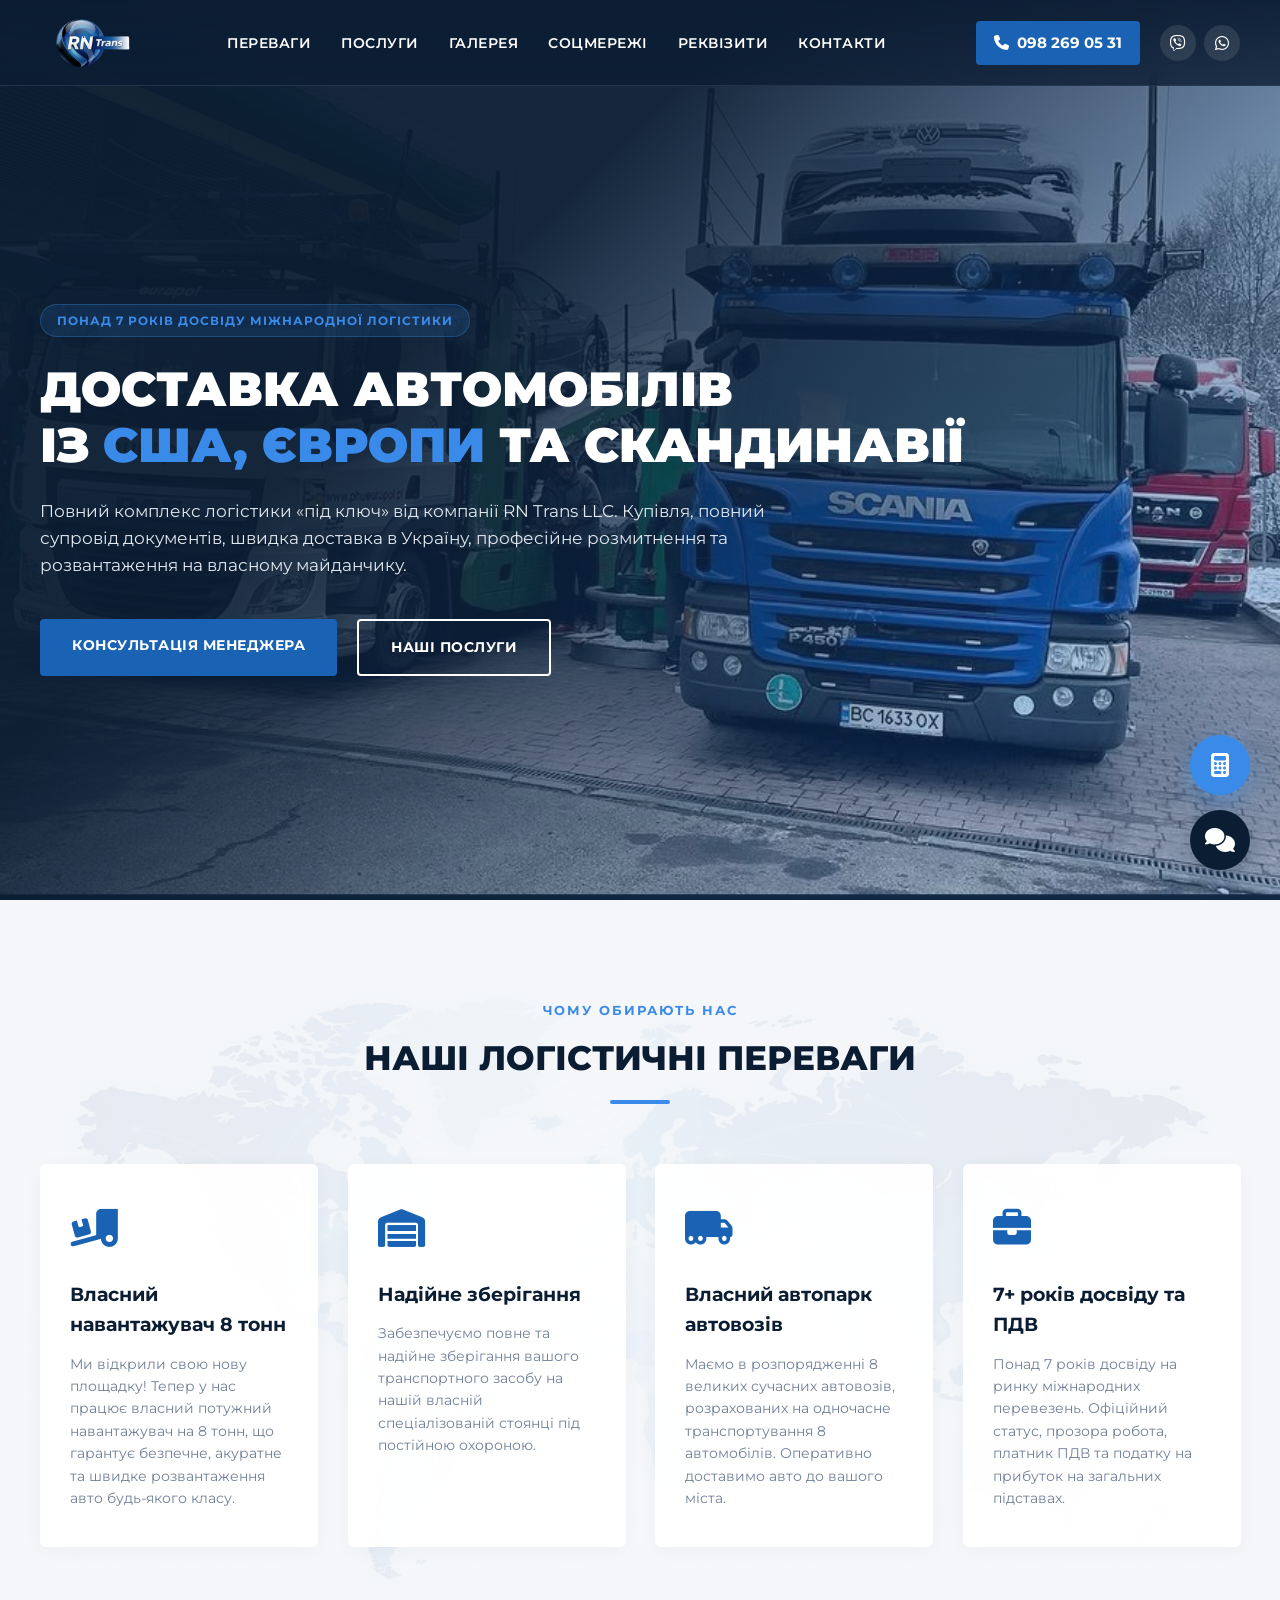
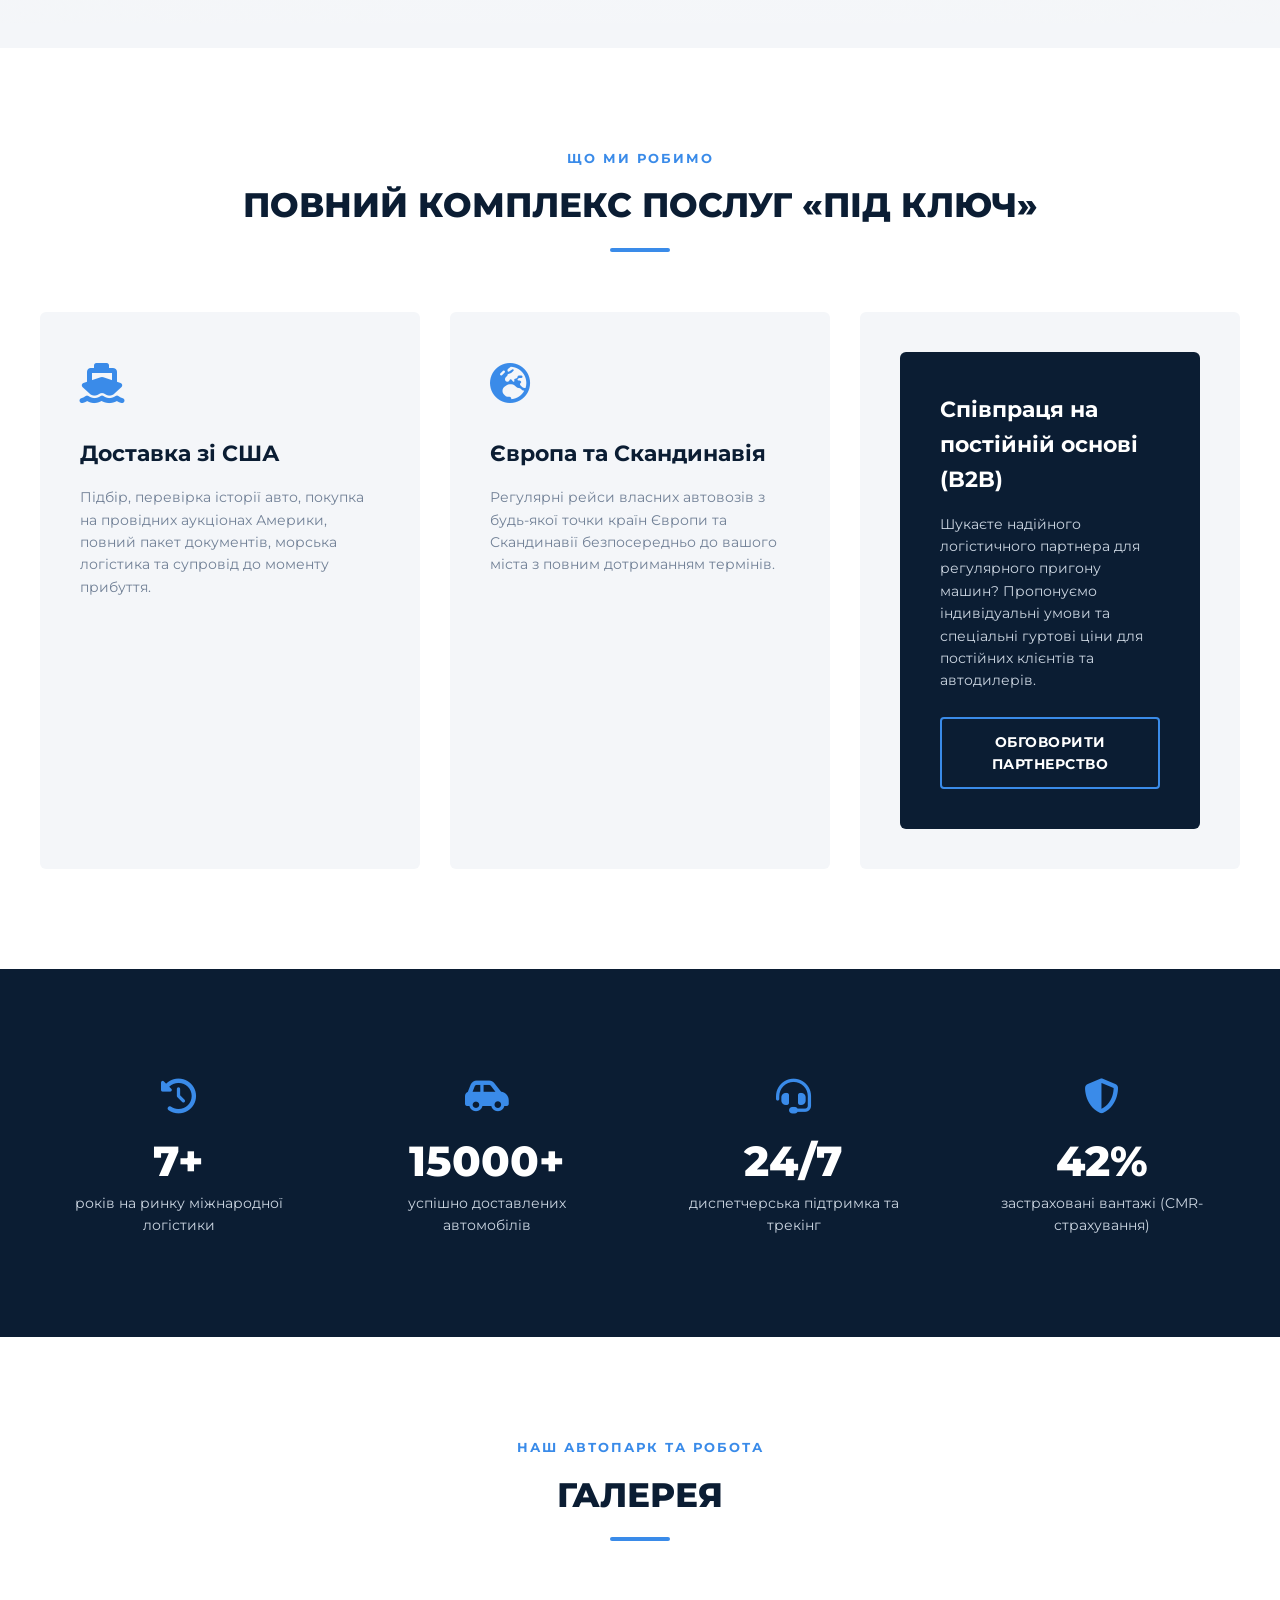
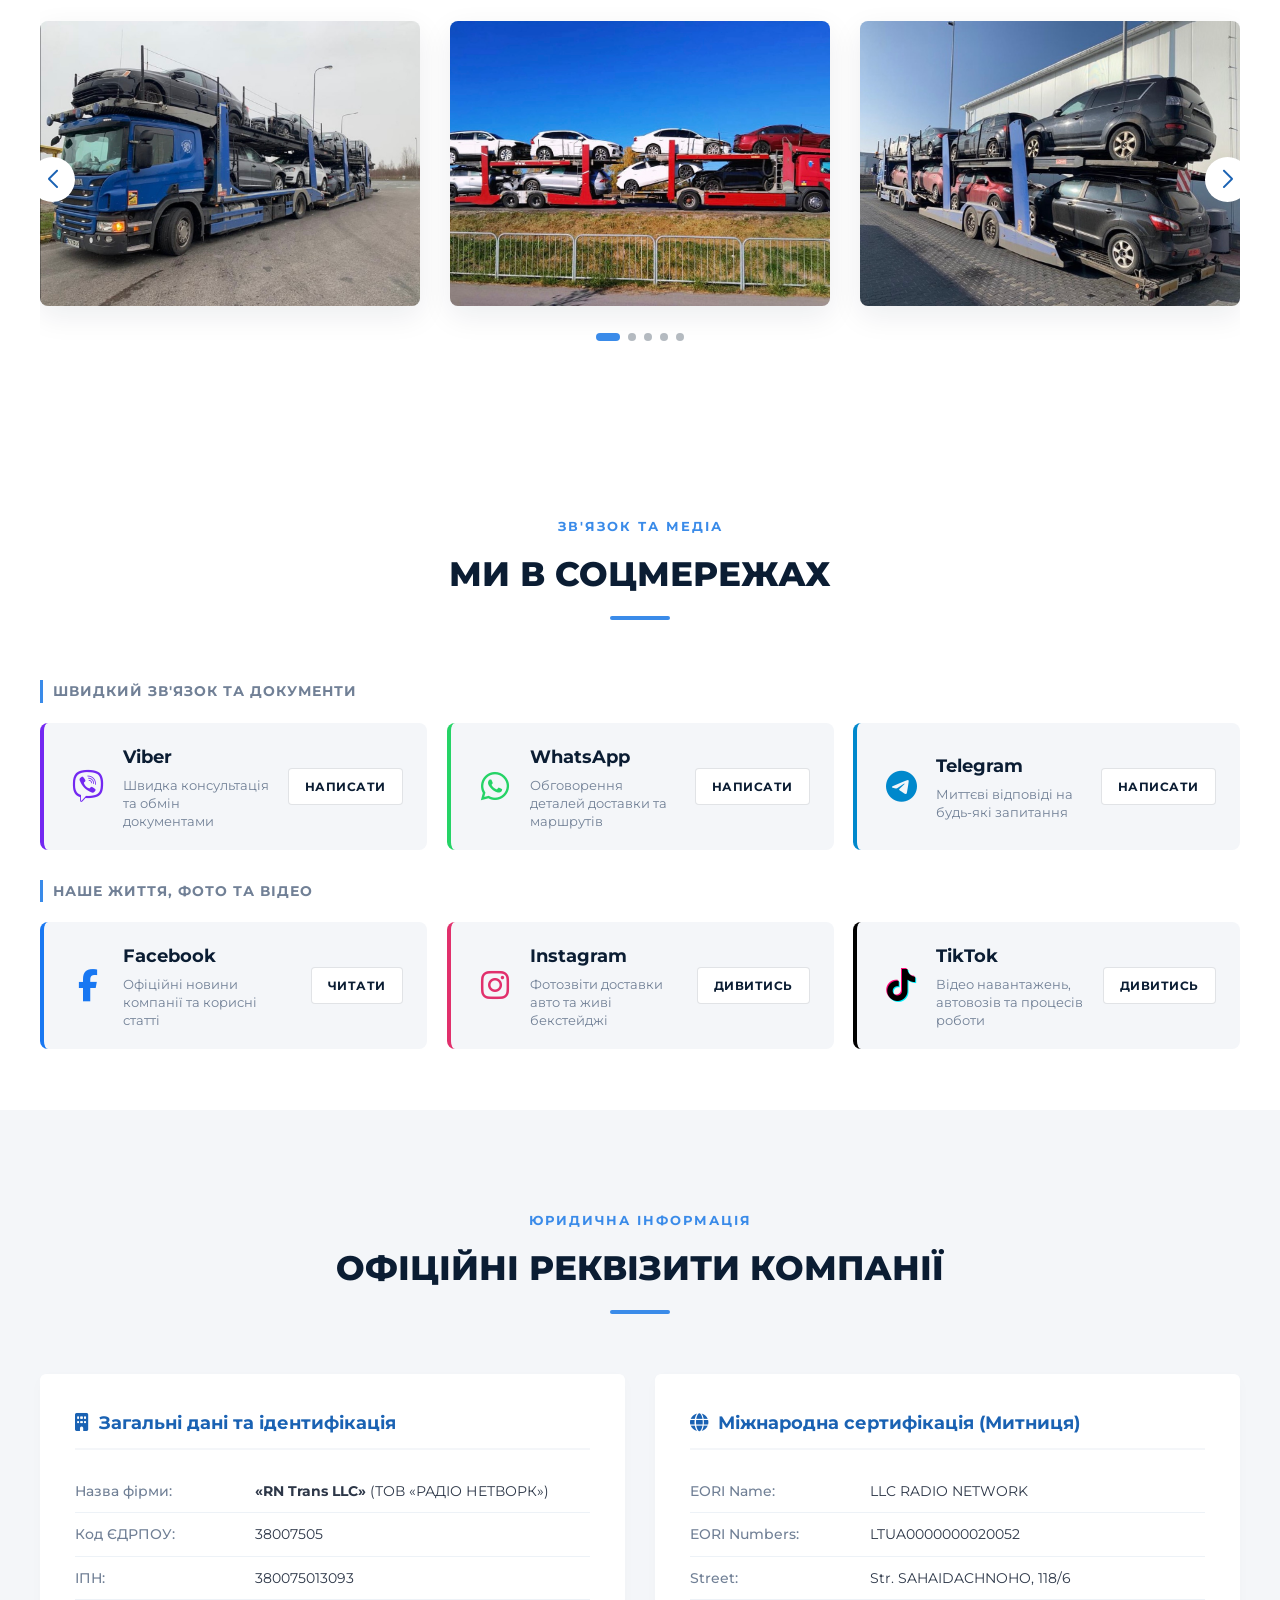
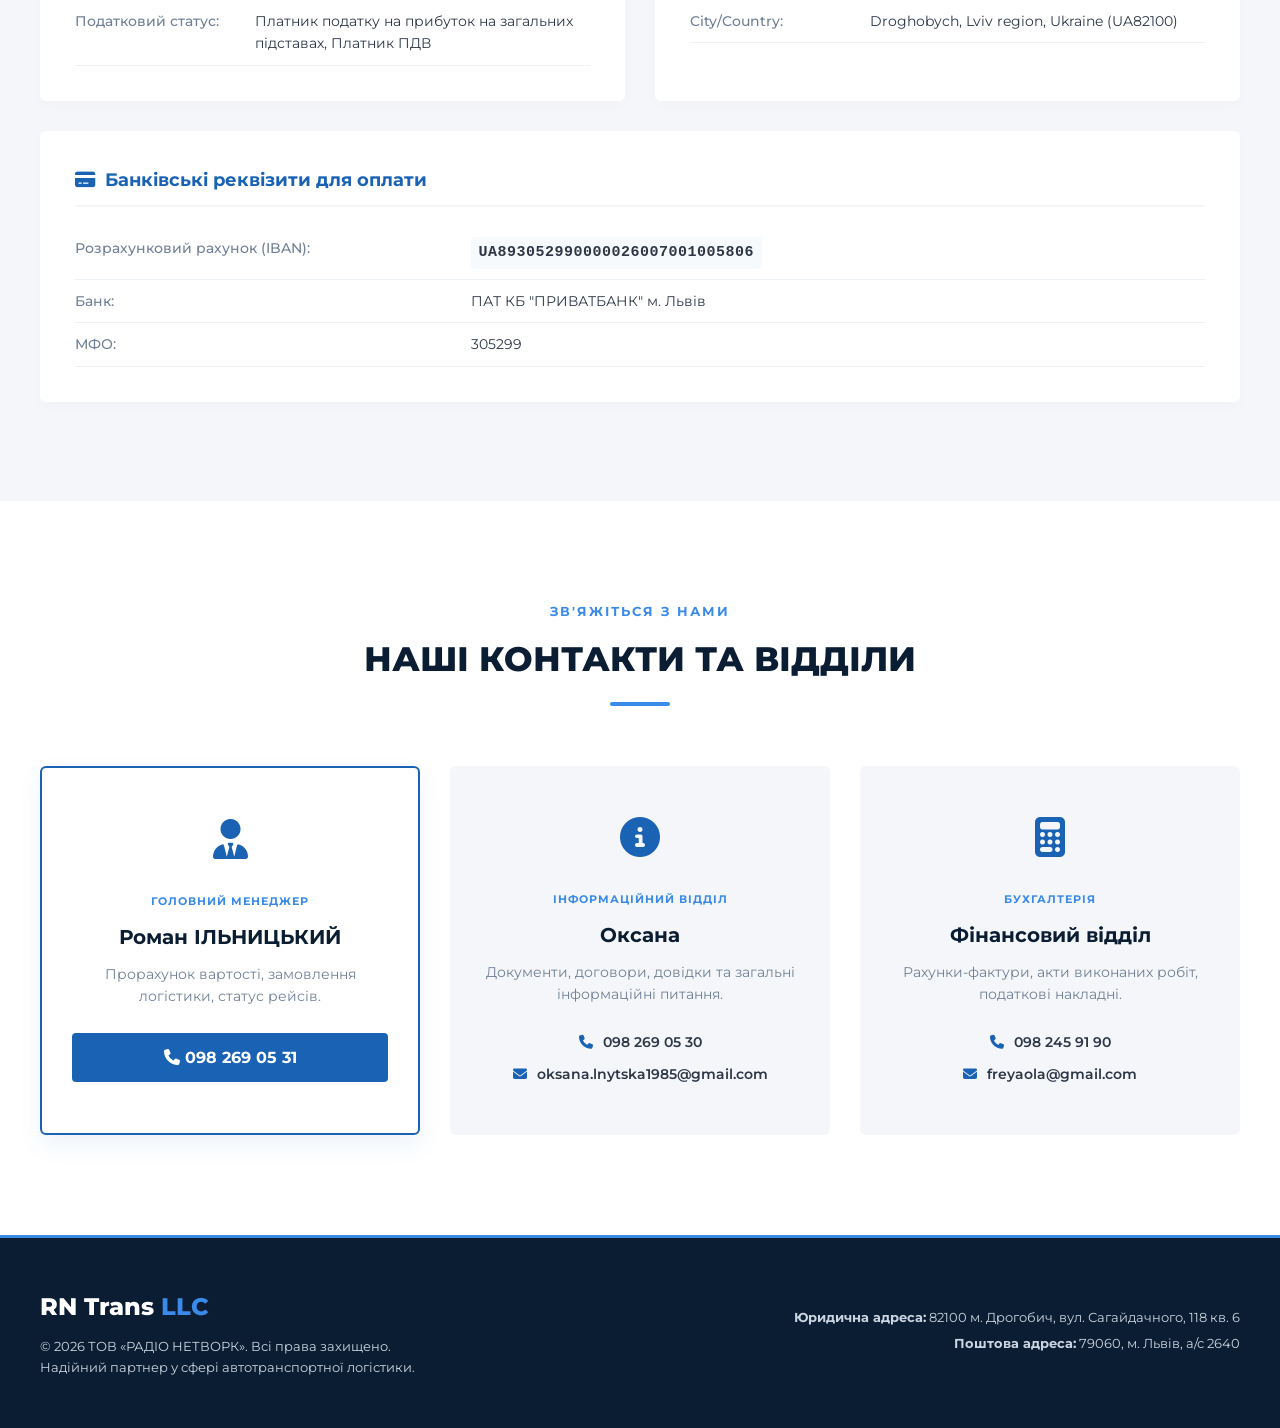
==== index.html @ 58b89997 "Initial commit" ====
<!DOCTYPE html>
<html lang="uk">

<head>
  <meta charset="UTF-8">
  <meta name="viewport" content="width=device-width, initial-scale=1.0">
  <title>RN Trans LLC — Міжнародні перевезення автомобілів</title>

  <!-- Шрифти -->
  <link rel="preconnect" href="https://fonts.googleapis.com">
  <link rel="preconnect" href="https://fonts.gstatic.com" crossorigin>
  <link href="https://fonts.googleapis.com/css2?family=Montserrat:wght@300;400;500;600;700;800;900&display=swap" rel="stylesheet">

  <!-- Іконки та бібліотеки -->
  <link rel="stylesheet" href="https://cdnjs.cloudflare.com/ajax/libs/font-awesome/6.4.0/css/all.min.css">
  <link rel="stylesheet" href="https://cdn.jsdelivr.net/npm/swiper@11/swiper-bundle.min.css">

  <!-- Базові стилі -->
  <link rel="stylesheet" href="assets/css/base.css">

  <!-- Стилі секцій -->
  <link rel="stylesheet" href="sections/header/header.css">
  <link rel="stylesheet" href="sections/hero/hero.css">
  <link rel="stylesheet" href="sections/advantages/advantages.css">
  <link rel="stylesheet" href="sections/services/services.css">
  <link rel="stylesheet" href="sections/counters/counters.css">
  <link rel="stylesheet" href="sections/gallery/gallery.css">
  <link rel="stylesheet" href="sections/social/social.css">
  <link rel="stylesheet" href="sections/requisites/requisites.css">
  <link rel="stylesheet" href="sections/contacts/contacts.css">
  <link rel="stylesheet" href="sections/footer/footer.css">
  <link rel="stylesheet" href="sections/quiz/quiz.css">
  <link rel="stylesheet" href="sections/widget/widget.css">
</head>

<body>

  <!-- Шапка -->
  <!-- #include sections/header/header.html -->
  <header class="site-header">
    <div class="container header-container">
      <div class="logo">
        <a href="#">
          <img src="assets/images/logo.png" alt="RN Trans LLC" class="logo-img" onerror="this.style.display='none'">
          <span class="logo-text-fallback">RN Trans <span>LLC</span></span>
        </a>
      </div>
      <nav class="main-nav">
        <ul class="nav-list">
          <li><a href="#advantages" class="nav-link">Переваги</a></li>
          <li><a href="#services" class="nav-link">Послуги</a></li>
          <li><a href="#gallery" class="nav-link">Галерея</a></li>
          <li><a href="#social-networks" class="nav-link">Соцмережі</a></li>
          <li><a href="#requisites" class="nav-link">Реквізити</a></li>
          <li><a href="#contacts" class="nav-link">Контакти</a></li>
        </ul>
      </nav>
      <div class="header-action">
        <a href="tel:+380982690531" class="header-phone"><i class="fa-solid fa-phone"></i> 098 269 05 31</a>
        <div class="header-socials">
          <a href="viber://chat?number=%2B380982690531" target="_blank" class="social-item viber" title="Viber"><i class="fa-brands fa-viber"></i></a>
          <a href="https://wa.me/380982690531" target="_blank" class="social-item whatsapp" title="WhatsApp"><i class="fa-brands fa-whatsapp"></i></a>
        </div>
        <button class="mobile-menu-toggle" aria-label="Відкрити меню"><span></span><span></span><span></span></button>
      </div>
    </div>
  </header>

  <!-- Головний екран -->
  <!-- #include sections/hero/hero.html -->
  <section class="hero-section" style="background-image: url('assets/images/edited-image.png');">
    <div class="hero-overlay"></div>
    <div class="container hero-container">
      <div class="hero-content">
        <div class="hero-badge">Понад 7 років досвіду міжнародної логістики</div>
        <h1 class="hero-title">Доставка автомобілів <br>із <span>США, Європи</span> та Скандинавії</h1>
        <p class="hero-description">Повний комплекс логістики «під ключ» від компанії RN Trans LLC. Купівля, повний супровід документів, швидка доставка в Україну, професійне розмитнення та розвантаження на власному майданчику.</p>
        <div class="hero-actions">
          <a href="tel:+380982690531" class="btn btn-primary">Консультація менеджера</a>
          <a href="#services" class="btn btn-secondary">Наші послуги</a>
        </div>
      </div>
    </div>
  </section>

  <!-- Переваги -->
  <!-- #include sections/advantages/advantages.html -->
  <section id="advantages" class="advantages-section">
    <div class="container">
      <div class="section-header">
        <span class="sub-title">Чому обирають нас</span>
        <h2>Наші логістичні переваги</h2>
        <div class="title-line"></div>
      </div>
      <div class="advantages-grid scroll-animate-container">
        <div class="advantage-card fade-in-load"><div class="card-icon"><i class="fa-solid fa-truck-ramp-box"></i></div><h3>Власний навантажувач 8 тонн</h3><p>Ми відкрили свою нову площадку! Тепер у нас працює власний потужний навантажувач на 8 тонн, що гарантує безпечне, акуратне та швидке розвантаження авто будь-якого класу.</p></div>
        <div class="advantage-card fade-in-load"><div class="card-icon"><i class="fa-solid fa-warehouse"></i></div><h3>Надійне зберігання</h3><p>Забезпечуємо повне та надійне зберігання вашого транспортного засобу на нашій власній спеціалізованій стоянці під постійною охороною.</p></div>
        <div class="advantage-card fade-in-load"><div class="card-icon"><i class="fa-solid fa-truck-moving"></i></div><h3>Власний автопарк автовозів</h3><p>Маємо в розпорядженні 8 великих сучасних автовозів, розрахованих на одночасне транспортування 8 автомобілів. Оперативно доставимо авто до вашого міста.</p></div>
        <div class="advantage-card fade-in-load"><div class="card-icon"><i class="fa-solid fa-briefcase"></i></div><h3>7+ років досвіду та ПДВ</h3><p>Понад 7 років досвіду на ринку міжнародних перевезень. Офіційний статус, прозора робота, платник ПДВ та податку на прибуток на загальних підставах.</p></div>
      </div>
    </div>
  </section>

  <!-- Послуги -->
  <!-- #include sections/services/services.html -->
  <section id="services" class="services-section">
    <div class="container">
      <div class="section-header">
        <span class="sub-title">Що ми робимо</span>
        <h2>Повний комплекс послуг «під ключ»</h2>
        <div class="title-line"></div>
      </div>
      <div class="services-grid scroll-animate-container">
        <div class="service-item-box fade-in-load"><div class="service-img-placeholder"><i class="fa-solid fa-ship"></i></div><h3>Доставка зі США</h3><p>Підбір, перевірка історії авто, покупка на провідних аукціонах Америки, повний пакет документів, морська логістика та супровід до моменту прибуття.</p></div>
        <div class="service-item-box fade-in-load"><div class="service-img-placeholder"><i class="fa-solid fa-earth-europe"></i></div><h3>Європа та Скандинавія</h3><p>Регулярні рейси власних автовозів з будь-якої точки країн Європи та Скандинавії безпосередньо до вашого міста з повним дотриманням термінів.</p></div>
        <div class="service-item-box fade-in-load"><div class="service-item-box-accent"><h3>Співпраця на постійній основі (B2B)</h3><p>Шукаєте надійного логістичного партнера для регулярного пригону машин? Пропонуємо індивідуальні умови та спеціальні гуртові ціни для постійних клієнтів та автодилерів.</p><a href="tel:+380982690531" class="btn btn-secondary-light">Обговорити партнерство</a></div></div>
      </div>
    </div>
  </section>

  <!-- Лічильники -->
  <!-- #include sections/counters/counters.html -->
  <section class="counters-section scroll-animate-container">
    <div class="container">
      <div class="counters-grid">
        <div class="counter-card fade-in-load"><div class="counter-icon"><i class="fas fa-history"></i></div><div class="counter-number-wrapper"><span class="counter-value" data-target="7">0</span><span class="counter-suffix">+</span></div><p class="counter-desc">років на ринку міжнародної логістики</p></div>
        <div class="counter-card fade-in-load"><div class="counter-icon"><i class="fas fa-car-side"></i></div><div class="counter-number-wrapper"><span class="counter-value" data-target="15000">0</span><span class="counter-suffix">+</span></div><p class="counter-desc">успішно доставлених автомобілів</p></div>
        <div class="counter-card fade-in-load"><div class="counter-icon"><i class="fas fa-headset"></i></div><div class="counter-number-wrapper"><span class="counter-value" data-target="24">0</span><span class="counter-suffix">/7</span></div><p class="counter-desc">диспетчерська підтримка та трекінг</p></div>
        <div class="counter-card fade-in-load"><div class="counter-icon"><i class="fas fa-shield-alt"></i></div><div class="counter-number-wrapper"><span class="counter-value" data-target="100">0</span><span class="counter-suffix">%</span></div><p class="counter-desc">застраховані вантажі (CMR-страхування)</p></div>
      </div>
    </div>
  </section>

  <!-- Галерея -->
  <!-- #include sections/gallery/gallery.html -->
  <section id="gallery" class="gallery-section">
    <div class="container">
      <div class="section-header">
        <span class="sub-title">Наш автопарк та робота</span>
        <h2>Галерея</h2>
        <div class="title-line"></div>
      </div>
      <div class="swiper gallery-slider scroll-animate-container">
        <div class="swiper-wrapper">
          <div class="swiper-slide fade-in-load"><div class="gallery-img-wrapper"><img src="assets/images/auto-1.jpg" alt="Автовоз RN Trans LLC"><div class="gallery-slide-overlay"></div></div></div>
          <div class="swiper-slide fade-in-load"><div class="gallery-img-wrapper"><img src="assets/images/auto-2.jpg" alt="Автовоз RN Trans LLC"><div class="gallery-slide-overlay"></div></div></div>
          <div class="swiper-slide fade-in-load"><div class="gallery-img-wrapper"><img src="assets/images/auto-3.jpg" alt="Автовоз RN Trans LLC"><div class="gallery-slide-overlay"></div></div></div>
          <div class="swiper-slide fade-in-load"><div class="gallery-img-wrapper"><img src="assets/images/auto-4.jpg" alt="Автовоз RN Trans LLC"><div class="gallery-slide-overlay"></div></div></div>
          <div class="swiper-slide fade-in-load"><div class="gallery-img-wrapper"><img src="assets/images/auto-5.jpg" alt="Автовоз RN Trans LLC"><div class="gallery-slide-overlay"></div></div></div>
        </div>
        <div class="swiper-pagination"></div>
        <div class="swiper-button-prev"></div>
        <div class="swiper-button-next"></div>
      </div>
    </div>
  </section>

  <!-- Соцмережі -->
  <!-- #include sections/social/social.html -->
  <section id="social-networks" class="social-networks-section">
    <div class="container">
      <div class="section-header"><span class="sub-title">Зв'язок та медіа</span><h2>Ми в соцмережах</h2><div class="title-line"></div></div>
      <h3 class="social-group-title">Швидкий зв'язок та документи</h3>
      <div class="social-networks-grid scroll-animate-container">
        <a href="viber://chat?number=%2B380000000000" class="social-net-card viber fade-in-load" target="_blank" rel="noopener"><div class="social-net-icon"><i class="fab fa-viber"></i></div><div class="social-net-info"><h3>Viber</h3><p>Швидка консультація та обмін документами</p></div><span class="social-net-btn">Написати</span></a>
        <a href="https://wa.me/380000000000" class="social-net-card whatsapp fade-in-load" target="_blank" rel="noopener"><div class="social-net-icon"><i class="fab fa-whatsapp"></i></div><div class="social-net-info"><h3>WhatsApp</h3><p>Обговорення деталей доставки та маршрутів</p></div><span class="social-net-btn">Написати</span></a>
        <a href="https://t.me/your_username" class="social-net-card telegram fade-in-load" target="_blank" rel="noopener"><div class="social-net-icon"><i class="fab fa-telegram-plane"></i></div><div class="social-net-info"><h3>Telegram</h3><p>Миттєві відповіді на будь-які запитання</p></div><span class="social-net-btn">Написати</span></a>
      </div>
      <h3 class="social-group-title">Наше життя, фото та відео</h3>
      <div class="social-networks-grid scroll-animate-container">
        <a href="https://facebook.com/your_page" class="social-net-card facebook fade-in-load" target="_blank" rel="noopener"><div class="social-net-icon"><i class="fab fa-facebook-f"></i></div><div class="social-net-info"><h3>Facebook</h3><p>Офіційні новини компанії та корисні статті</p></div><span class="social-net-btn">Читати</span></a>
        <a href="https://instagram.com/your_profile" class="social-net-card instagram fade-in-load" target="_blank" rel="noopener"><div class="social-net-icon"><i class="fab fa-instagram"></i></div><div class="social-net-info"><h3>Instagram</h3><p>Фотозвіти доставки авто та живі бекстейджі</p></div><span class="social-net-btn">Дивитись</span></a>
        <a href="https://tiktok.com/@your_username" class="social-net-card tiktok fade-in-load" target="_blank" rel="noopener"><div class="social-net-icon"><i class="fab fa-tiktok"></i></div><div class="social-net-info"><h3>TikTok</h3><p>Відео навантажень, автовозів та процесів роботи</p></div><span class="social-net-btn">Дивитись</span></a>
      </div>
    </div>
  </section>

  <!-- Реквізити -->
  <!-- #include sections/requisites/requisites.html -->
  <section id="requisites" class="requisites-section">
    <div class="container">
      <div class="section-header"><span class="sub-title">Юридична інформація</span><h2>Офіційні реквізити компанії</h2><div class="title-line"></div></div>
      <div class="requisites-wrapper scroll-animate-container">
        <div class="requisites-block fade-in-load"><h3><i class="fa-solid fa-building"></i> Загальні дані та ідентифікація</h3><table class="req-table"><tr><td>Назва фірми:</td><td><strong>«RN Trans LLC»</strong> (ТОВ «РАДІО НЕТВОРК»)</td></tr><tr><td>Код ЄДРПОУ:</td><td>38007505</td></tr><tr><td>ІПН:</td><td>380075013093</td></tr><tr><td>Податковий статус:</td><td>Платник податку на прибуток на загальних підставах, Платник ПДВ</td></tr></table></div>
        <div class="requisites-block fade-in-load"><h3><i class="fa-solid fa-globe"></i> Міжнародна сертифікація (Митниця)</h3><table class="req-table"><tr><td>EORI Name:</td><td>LLC RADIO NETWORK</td></tr><tr><td>EORI Numbers:</td><td>LTUA0000000020052</td></tr><tr><td>Street:</td><td>Str. SAHAIDACHNOHO, 118/6</td></tr><tr><td>City/Country:</td><td>Droghobych, Lviv region, Ukraine (UA82100)</td></tr></table></div>
        <div class="requisites-block full-width fade-in-load"><h3><i class="fa-solid fa-credit-card"></i> Банківські реквізити для оплати</h3><table class="req-table"><tr><td>Розрахунковий рахунок (IBAN):</td><td><span class="iban-text">UA893052990000026007001005806</span></td></tr><tr><td>Банк:</td><td>ПАТ КБ "ПРИВАТБАНК" м. Львів</td></tr><tr><td>МФО:</td><td>305299</td></tr></table></div>
      </div>
    </div>
  </section>

  <!-- Контакти -->
  <!-- #include sections/contacts/contacts.html -->
  <section id="contacts" class="contacts-section">
    <div class="container">
      <div class="section-header"><span class="sub-title">Зв'яжіться з нами</span><h2>Наші контакти та відділи</h2><div class="title-line"></div></div>
      <div class="contacts-grid scroll-animate-container">
        <div class="contact-card accent fade-in-load"><div class="contact-avatar"><i class="fa-solid fa-user-tie"></i></div><span class="contact-role">Головний менеджер</span><h3>Роман ІЛЬНИЦЬКИЙ</h3><p class="desc">Прорахунок вартості, замовлення логістики, статус рейсів.</p><a href="tel:+380982690531" class="contact-btn"><i class="fa-solid fa-phone"></i> 098 269 05 31</a></div>
        <div class="contact-card fade-in-load"><div class="contact-avatar"><i class="fa-solid fa-circle-info"></i></div><span class="contact-role">Інформаційний відділ</span><h3>Оксана</h3><p class="desc">Документи, договори, довідки та загальні інформаційні питання.</p><a href="tel:+380982690530" class="contact-link"><i class="fa-solid fa-phone"></i> 098 269 05 30</a><a href="mailto:oksana.lnytska1985@gmail.com" class="contact-link"><i class="fa-solid fa-envelope"></i> oksana.lnytska1985@gmail.com</a></div>
        <div class="contact-card fade-in-load"><div class="contact-avatar"><i class="fa-solid fa-calculator"></i></div><span class="contact-role">Бухгалтерія</span><h3>Фінансовий відділ</h3><p class="desc">Рахунки-фактури, акти виконаних робіт, податкові накладні.</p><a href="tel:+380982459190" class="contact-link"><i class="fa-solid fa-phone"></i> 098 245 91 90</a><a href="mailto:freyaola@gmail.com" class="contact-link"><i class="fa-solid fa-envelope"></i> freyaola@gmail.com</a></div>
      </div>
    </div>
  </section>

  <!-- Підвал -->
  <!-- #include sections/footer/footer.html -->
  <footer class="site-footer">
    <div class="container footer-container">
      <div class="footer-left">
        <span class="footer-logo">RN Trans <span>LLC</span></span>
        <p>&copy; 2026 ТОВ «РАДІО НЕТВОРК». Всі права захищено. <br>Надійний партнер у сфері автотранспортної логістики.</p>
      </div>
      <div class="footer-right">
        <p><strong>Юридична адреса:</strong> 82100 м. Дрогобич, вул. Сагайдачного, 118 кв. 6</p>
        <p><strong>Поштова адреса:</strong> 79060, м. Львів, а/с 2640</p>
      </div>
    </div>
  </footer>

  <!-- Квіз модал -->
  <!-- #include sections/quiz/quiz.html -->
  <div id="quiz-modal" class="quiz-modal">
    <div class="quiz-modal-content">
      <button class="quiz-close-btn">&times;</button>
      <div class="quiz-progress-bar"><div class="quiz-progress" id="quiz-progress"></div></div>
      <form id="rn-quiz-form">
        <div class="quiz-step active" data-step="1">
          <h3>Крок 1: Оберіть тип автомобіля</h3>
          <div class="quiz-options-grid">
            <label class="quiz-option-card"><input type="radio" name="car_type" value="Седан" checked><div class="option-content"><i class="fas fa-car"></i><span>Седан / Хетчбек</span></div></label>
            <label class="quiz-option-card"><input type="radio" name="car_type" value="Кросовер"><div class="option-content"><i class="fas fa-suv"></i><span>Кросовер / Джип</span></div></label>
            <label class="quiz-option-card"><input type="radio" name="car_type" value="Бус"><div class="option-content"><i class="fas fa-shuttle-van"></i><span>Мікроавтобус / Бус</span></div></label>
            <label class="quiz-option-card"><input type="radio" name="car_type" value="Електромобіль"><div class="option-content"><i class="fas fa-bolt"></i><span>Електромобіль</span></div></label>
          </div>
          <div class="quiz-navigation"><button type="button" class="btn btn-primary next-step-btn">Далі</button></div>
        </div>
        <div class="quiz-step" data-step="2">
          <h3>Крок 2: Звідки потрібно везти авто?</h3>
          <div class="quiz-options-grid">
            <label class="quiz-option-card"><input type="radio" name="route_from" value="Німеччина" checked><div class="option-content">📍 <span>Німеччина</span></div></label>
            <label class="quiz-option-card"><input type="radio" name="route_from" value="Польща"><div class="option-content">📍 <span>Польща</span></div></label>
            <label class="quiz-option-card"><input type="radio" name="route_from" value="Литва/Латвія"><div class="option-content">📍 <span>Литва / Латвія</span></div></label>
            <label class="quiz-option-card"><input type="radio" name="route_from" value="Інша країна Європи"><div class="option-content">🇪🇺 <span>Інша країна ЄС</span></div></label>
          </div>
          <div class="quiz-navigation"><button type="button" class="btn btn-secondary prev-step-btn">Назад</button><button type="button" class="btn btn-primary next-step-btn">Далі</button></div>
        </div>
        <div class="quiz-step" data-step="3">
          <h3>Крок 3: Куди надіслати точний розрахунок вартості?</h3>
          <p style="text-align:center;color:var(--text-muted);font-size:14px;margin-bottom:20px;">Менеджер прорахує логістику та зв'яжеться з вами у вибраному месенджері.</p>
          <div class="quiz-messenger-select">
            <label class="messenger-radio"><input type="radio" name="preferred_messenger" value="Viber" checked><span class="m-box viber"><i class="fab fa-viber"></i> Viber</span></label>
            <label class="messenger-radio"><input type="radio" name="preferred_messenger" value="Telegram"><span class="m-box telegram"><i class="fab fa-telegram-plane"></i> Telegram</span></label>
            <label class="messenger-radio"><input type="radio" name="preferred_messenger" value="Дзвінок"><span class="m-box phone"><i class="fas fa-phone-alt"></i> Дзвінок</span></label>
          </div>
          <div class="quiz-input-wrapper"><input type="tel" name="client_phone" placeholder="+38 (0XX) XXX-XX-XX" required></div>
          <div class="quiz-navigation"><button type="button" class="btn btn-secondary prev-step-btn">Назад</button><button type="submit" class="btn btn-primary submit-quiz-btn">Отримати ціну</button></div>
        </div>
      </form>
    </div>
  </div>

  <!-- Плаваючі кнопки -->
  <!-- #include sections/widget/widget.html -->
  <div class="floating-contact-widget">
    <a href="#quiz-modal" class="widget-calc-btn pulse-animation" title="Розрахувати вартість" id="open-quiz-trigger"><i class="fas fa-calculator"></i></a>
    <button class="widget-main-btn" aria-label="Зв'язатися з нами"><i class="fas fa-comments"></i></button>
    <div class="widget-dropdown">
      <a href="tel:+380000000000" class="widget-item phone" title="Зателефонувати"><i class="fas fa-phone-alt"></i></a>
      <a href="viber://chat?number=%2B380000000000" class="widget-item viber" title="Написати у Viber"><i class="fab fa-viber"></i></a>
      <a href="https://t.me/your_username" class="widget-item telegram" title="Написати у Telegram"><i class="fab fa-telegram-plane"></i></a>
    </div>
  </div>

  <!-- Скрипти -->
  <script src="https://cdn.jsdelivr.net/npm/swiper@11/swiper-bundle.min.js"></script>
  <script src="assets/js/script.js"></script>

</body>
</html>
---- assets/css/base.css ----
/* ==========================================================================
   ЗМІННІ ТА БАЗОВІ СТИЛІ (VARIABLES & BASE)
   ========================================================================== */
:root {
    --logo-deep-blue: #0b1d33;
    --logo-electric: #1a62b3;
    --logo-light-blue: #3a8be9;
    --dark-bg: #071322;
    --light-gray: #f4f6f9;
    --card-bg: #ffffff;
    --white: #ffffff;
    --text-main: #2d3748;
    --text-muted: #718096;
    --font-family: 'Montserrat', sans-serif;
    --transition: all 0.3s cubic-bezier(0.4, 0, 0.2, 1);
}

* { margin: 0; padding: 0; box-sizing: border-box; }
html { scroll-behavior: smooth; }
body {
    font-family: var(--font-family);
    color: var(--text-main);
    background-color: var(--white);
    line-height: 1.6;
    overflow-x: hidden;
}

/* ==========================================================================
   ПОВТОРЮВАНІ КОМПОНЕНТИ (LAYOUT & COMPONENTS)
   ========================================================================== */
.container { width: 100%; max-width: 1240px; margin: 0 auto; padding: 0 20px; }

.section-header { text-align: center; margin-bottom: 60px; }
.section-header .sub-title {
    color: var(--logo-light-blue); font-weight: 700; font-size: 13px;
    text-transform: uppercase; letter-spacing: 2px; display: block; margin-bottom: 10px;
}
.section-header h2 { font-size: 34px; font-weight: 800; color: var(--logo-deep-blue); text-transform: uppercase; }
.title-line { width: 60px; height: 4px; background-color: var(--logo-light-blue); margin: 15px auto 0 auto; border-radius: 2px; }

.btn { display: inline-block; padding: 15px 32px; font-size: 14px; font-weight: 700; border-radius: 4px; text-decoration: none; text-transform: uppercase; letter-spacing: 0.5px; transition: var(--transition); }
.btn-primary { background-color: var(--logo-electric); color: var(--white); }
.btn-primary:hover { background-color: var(--logo-light-blue); box-shadow: 0 4px 18px rgba(58,139,233,0.5); transform: translateY(-2px); }
.btn-secondary { background-color: transparent; color: var(--white); border: 2px solid var(--white); }
.btn-secondary:hover { background-color: var(--white); color: var(--logo-deep-blue); transform: translateY(-2px); }

/* ==========================================================================
   СКРОЛ-АНІМАЦІЇ (SCROLL ANIMATIONS)
   ========================================================================== */
.fade-in-load {
    opacity: 0;
    transform: scale(0.96) translateY(25px);
    transition: opacity 0.8s cubic-bezier(0.25, 1, 0.5, 1), transform 0.8s cubic-bezier(0.25, 1, 0.5, 1);
    will-change: opacity, transform;
}
.fade-in-load.animated { opacity: 1; transform: scale(1) translateY(0); }
.scroll-animate-container.animated .fade-in-load:nth-child(1) { transition-delay: 0.1s; }
.scroll-animate-container.animated .fade-in-load:nth-child(2) { transition-delay: 0.3s; }
.scroll-animate-container.animated .fade-in-load:nth-child(3) { transition-delay: 0.5s; }
.scroll-animate-container.animated .fade-in-load:nth-child(4) { transition-delay: 0.7s; }

/* ==========================================================================
   АДАПТИВНІСТЬ (RESPONSIVENESS)
   ========================================================================== */
@media (max-width: 768px) {
    .section-header h2 { font-size: 26px; }
}
@media (max-width: 576px) {
    .btn { text-align: center; width: 100%; }
}
---- sections/header/header.css ----
/* ==========================================================================
   ШАПКА САЙТУ (HEADER & NAVIGATION)
   ========================================================================== */
body.nav-open { overflow: hidden; }
body.nav-open::after {
    content: ''; position: fixed; top: 0; left: 0;
    width: 100vw; height: 100vh;
    background-color: rgba(0,0,0,0.6);
    z-index: 98; pointer-events: none; opacity: 1;
    transition: opacity 0.3s ease;
}

.site-header {
    position: fixed; top: 0; left: 0; width: 100%; z-index: 100;
    padding: 10px 0; border-bottom: 1px solid rgba(255,255,255,0.1);
    background: linear-gradient(to bottom, rgba(11,29,51,0.95) 0%, rgba(11,29,51,0.8) 100%);
    backdrop-filter: blur(10px); -webkit-backdrop-filter: blur(10px);
}
.header-container { display: flex; justify-content: space-between; align-items: center; }
.logo-img { height: 65px; width: auto; display: block; }
.logo-text-fallback { display: none; }

.nav-list { display: flex; list-style: none; gap: 30px; }
.nav-link {
    color: var(--white); text-decoration: none; font-size: 14px; font-weight: 600;
    text-transform: uppercase; letter-spacing: 0.5px; padding: 8px 0;
    position: relative; transition: var(--transition);
}
.nav-link:hover { color: var(--logo-light-blue); }
.nav-link::after { content: ''; position: absolute; bottom: 0; left: 0; width: 0; height: 2px; background-color: var(--logo-light-blue); transition: var(--transition); }
.nav-link:hover::after { width: 100%; }

.header-action { display: flex; align-items: center; gap: 20px; }
.header-phone {
    color: var(--white); text-decoration: none; font-weight: 700; font-size: 15px;
    background-color: var(--logo-electric); padding: 10px 18px; border-radius: 4px;
    display: flex; align-items: center; gap: 8px; transition: var(--transition);
}
.header-phone:hover { background-color: var(--logo-light-blue); box-shadow: 0 4px 15px rgba(58,139,233,0.4); }

.header-socials { display: flex; gap: 8px; }
.social-item {
    color: var(--white); font-size: 16px; width: 36px; height: 36px;
    background-color: rgba(255,255,255,0.1); border-radius: 50%;
    display: flex; align-items: center; justify-content: center;
    text-decoration: none; transition: var(--transition);
}
.social-item:hover { transform: translateY(-2px); }
.social-item.viber:hover { background-color: #7328F1; }
.social-item.whatsapp:hover { background-color: #25D366; }

.mobile-menu-toggle { display: none; flex-direction: column; gap: 5px; background: none; border: none; cursor: pointer; padding: 5px; }
.mobile-menu-toggle span { width: 25px; height: 3px; background-color: var(--white); border-radius: 2px; transition: var(--transition); }

@media (max-width: 992px) {
    .main-nav {
        position: fixed; top: 0; right: -100%; width: 280px; height: 100vh;
        background-color: var(--logo-deep-blue); z-index: 99;
        padding: 100px 30px; transition: var(--transition);
        box-shadow: -5px 0 25px rgba(0,0,0,0.2); overflow-y: auto;
    }
    .nav-list { flex-direction: column; gap: 25px; }
    .nav-link { font-size: 16px; }
    .mobile-menu-toggle { display: flex; z-index: 100; }
    body.nav-open .main-nav { right: 0; }
    body.nav-open .mobile-menu-toggle span:nth-child(1) { transform: translateY(8px) rotate(45deg); }
    body.nav-open .mobile-menu-toggle span:nth-child(2) { opacity: 0; }
    body.nav-open .mobile-menu-toggle span:nth-child(3) { transform: translateY(-8px) rotate(-45deg); }
}
@media (max-width: 768px) { .header-phone { display: none; } }
---- sections/hero/hero.css ----
/* ==========================================================================
   ГОЛОВНИЙ ЕКРАН (HERO SECTION)
   ========================================================================== */
.hero-section {
    position: relative; min-height: 100vh; display: flex; align-items: center;
    background-repeat: no-repeat; background-position: center center;
    background-size: cover; padding-top: 80px; color: var(--white);
}
.hero-overlay {
    position: absolute; top: 0; left: 0; width: 100%; height: 100%;
    background: linear-gradient(135deg, rgba(11,29,51,0.95) 35%, rgba(26,98,179,0.3) 80%);
    z-index: 1;
}
.hero-container { position: relative; z-index: 2; }
.hero-badge {
    display: inline-block; background-color: rgba(58,139,233,0.15);
    border: 1px solid rgba(58,139,233,0.3); color: var(--logo-light-blue);
    padding: 6px 16px; border-radius: 30px; font-size: 12px; font-weight: 700;
    text-transform: uppercase; letter-spacing: 1px; margin-bottom: 25px;
}
.hero-title { font-size: 48px; font-weight: 900; line-height: 1.15; margin-bottom: 25px; text-transform: uppercase; }
.hero-title span { color: var(--logo-light-blue); }
.hero-description { font-size: 17px; color: #e2e8f0; margin-bottom: 40px; max-width: 750px; }
.hero-actions { display: flex; gap: 20px; }

@media (max-width: 992px) {
    .hero-section { flex-direction: column; justify-content: center; align-items: center; padding-top: 160px; padding-bottom: 50px; }
    .hero-title { font-size: 32px; }
}
@media (max-width: 576px) {
    .hero-content { flex-direction: column; display: flex; gap: 50px; }
    .hero-title { font-size: 26px; }
    .hero-description { font-size: 14px; }
    .hero-actions { flex-direction: column; gap: 12px; }
}
---- sections/advantages/advantages.css ----
/* ==========================================================================
   СЕКЦІЯ ПЕРЕВАГ (ADVANTAGES SECTION)
   ========================================================================== */
.advantages-section {
    padding: 100px 0;
    background-color: var(--light-gray);
    background-image: linear-gradient(rgba(244,246,249,0.93), rgba(244,246,249,0.93)), url('../../assets/images/world-map-vector.png');
    background-position: center center;
    background-repeat: no-repeat;
    background-size: contain;
}
.advantages-grid { display: grid; grid-template-columns: repeat(auto-fit, minmax(250px, 1fr)); gap: 30px; }
.advantage-card {
    background-color: rgba(255,255,255,0.95); padding: 35px 30px; border-radius: 6px;
    box-shadow: 0 4px 20px rgba(0,0,0,0.03); transition: var(--transition);
    border-bottom: 3px solid transparent;
}
.advantage-card:hover { transform: translateY(-5px); box-shadow: 0 12px 30px rgba(11,29,51,0.08); border-bottom-color: var(--logo-light-blue); }
.card-icon { font-size: 38px; color: var(--logo-electric); margin-bottom: 20px; }
.advantage-card h3 { font-size: 19px; font-weight: 700; color: var(--logo-deep-blue); margin-bottom: 12px; }
.advantage-card p { font-size: 14px; color: var(--text-muted); }

@media (max-width: 992px) { .advantage-card { text-align: center; } }
---- sections/services/services.css ----
/* ==========================================================================
   СЕКЦІЯ ПОСЛУГ (SERVICES SECTION)
   ========================================================================== */
.services-section { padding: 100px 0; background-color: var(--white); }
.services-grid { display: grid; grid-template-columns: repeat(auto-fit, minmax(300px, 1fr)); gap: 30px; }
.service-item-box { background-color: var(--light-gray); padding: 40px; border-radius: 6px; transition: var(--transition); }
.service-img-placeholder { font-size: 40px; color: var(--logo-light-blue); margin-bottom: 20px; }
.service-item-box h3 { font-size: 22px; color: var(--logo-deep-blue); margin-bottom: 15px; font-weight: 700; }
.service-item-box p { color: var(--text-muted); font-size: 14px; }
.service-item-box-accent {
    background-color: var(--logo-deep-blue); color: var(--white); padding: 40px;
    border-radius: 6px; height: 100%; display: flex; flex-direction: column; justify-content: center;
}
.service-item-box-accent h3 { color: var(--white); font-size: 22px; margin-bottom: 15px; }
.service-item-box-accent p { color: #cbd5e1; font-size: 14px; margin-bottom: 25px; }
.btn-secondary-light {
    background-color: transparent; color: var(--white); border: 2px solid var(--logo-light-blue);
    text-align: center; padding: 12px 20px; text-decoration: none;
}
.btn-secondary-light:hover { background-color: var(--logo-light-blue); color: var(--white); }

@media (max-width: 992px) { .service-item-box { text-align: center; } }
---- sections/counters/counters.css ----
/* ==========================================================================
   БЛОК ЦИФР ТА ЛІЧИЛЬНИКІВ (COUNTERS SECTION)
   ========================================================================== */
.counters-section { padding: 80px 0; background-color: var(--logo-deep-blue); color: var(--white); }
.counters-grid { display: grid; grid-template-columns: repeat(auto-fit, minmax(220px, 1fr)); gap: 30px; }
.counter-card { text-align: center; padding: 20px; }
.counter-icon { font-size: 35px; color: var(--logo-light-blue); margin-bottom: 15px; }
.counter-number-wrapper { font-size: 42px; font-weight: 800; line-height: 1; margin-bottom: 10px; font-family: var(--font-family); }
.counter-desc { font-size: 14px; color: #cbd5e1; }
---- sections/gallery/gallery.css ----
/* ==========================================================================
   СЕКЦІЯ ГАЛЕРЕЇ (GALLERY SLIDER SECTION)
   ========================================================================== */
.gallery-section { padding: 100px 0; background-color: var(--white); }
.gallery-slider { padding: 20px 0 50px 0 !important; position: relative; }
.gallery-img-wrapper {
    position: relative; border-radius: 8px; overflow: hidden;
    box-shadow: 0 10px 30px rgba(11,29,51,0.08);
    aspect-ratio: 4 / 3; background-color: var(--light-gray); cursor: grab;
}
.gallery-img-wrapper:active { cursor: grabbing; }
.gallery-img-wrapper img { width: 100%; height: 100%; object-fit: cover; transition: transform 0.6s cubic-bezier(0.25, 1, 0.5, 1); }
.gallery-slide-overlay { position: absolute; top: 0; left: 0; width: 100%; height: 100%; display: flex; align-items: flex-end; padding: 25px; opacity: 0; transition: opacity 0.4s ease; }
.gallery-slide-overlay span { color: var(--white); font-size: 16px; font-weight: 700; transform: translateY(15px); transition: transform 0.4s cubic-bezier(0.25, 1, 0.5, 1); }
.gallery-img-wrapper:hover img { transform: scale(1.08); }
.gallery-img-wrapper:hover .gallery-slide-overlay { opacity: 1; }
.gallery-img-wrapper:hover .gallery-slide-overlay span { transform: translateY(0); }

.gallery-slider .swiper-button-next,
.gallery-slider .swiper-button-prev {
    color: var(--logo-electric); background-color: var(--white);
    width: 45px; height: 45px; border-radius: 50%;
    box-shadow: 0 4px 15px rgba(0,0,0,0.1); transition: var(--transition);
}
.gallery-slider .swiper-button-next:after,
.gallery-slider .swiper-button-prev:after { font-size: 18px; font-weight: 900; }
.gallery-slider .swiper-button-next:hover,
.gallery-slider .swiper-button-prev:hover { background-color: var(--logo-electric); color: var(--white); transform: scale(1.05); }
.gallery-slider .swiper-button-prev { left: -10px; }
.gallery-slider .swiper-button-next { right: -10px; }
.gallery-slider .swiper-pagination-bullet { background: var(--logo-deep-blue); opacity: 0.3; width: 8px; height: 8px; transition: var(--transition); }
.gallery-slider .swiper-pagination-bullet-active { background: var(--logo-light-blue); opacity: 1; width: 24px; border-radius: 4px; }

@media (max-width: 768px) {
    .gallery-slider .swiper-button-next,
    .gallery-slider .swiper-button-prev { display: none !important; }
    .gallery-section { padding: 60px 0; }
}
---- sections/social/social.css ----
/* ==========================================================================
   СЕКЦІЯ СОЦМЕРЕЖ (SOCIAL NETWORKS SECTION)
   ========================================================================== */
.social-networks-section { padding: 60px 0; background-color: var(--white); }
.social-group-title {
    font-size: 14px; font-weight: 700; color: var(--text-muted); text-transform: uppercase;
    letter-spacing: 1px; margin-top: 30px; margin-bottom: 20px;
    border-left: 3px solid var(--logo-light-blue); padding-left: 10px;
}
.social-networks-grid { display: grid; grid-template-columns: repeat(auto-fit, minmax(320px, 1fr)); gap: 20px; }
.social-net-card {
    background-color: var(--light-gray); padding: 20px 24px; border-radius: 8px;
    text-decoration: none; color: var(--text-main);
    display: flex; flex-direction: row; align-items: center; justify-content: space-between;
    gap: 15px; transition: var(--transition); position: relative; overflow: hidden;
    border-left: 4px solid transparent; border-top: none;
}
.social-net-card.viber { border-left-color: #7328F1; }
.social-net-card.whatsapp { border-left-color: #25D366; }
.social-net-card.telegram { border-left-color: #0088cc; }
.social-net-card.facebook { border-left-color: #1877F2; }
.social-net-card.instagram { border-left-color: #E1306C; }
.social-net-card.tiktok { border-left-color: #000000; }

.social-net-icon { font-size: 32px; margin-bottom: 0; flex-shrink: 0; width: 40px; text-align: center; transition: transform 0.3s ease; }
.social-net-card.viber .social-net-icon { color: #7328F1; }
.social-net-card.whatsapp .social-net-icon { color: #25D366; }
.social-net-card.telegram .social-net-icon { color: #0088cc; }
.social-net-card.facebook .social-net-icon { color: #1877F2; }
.social-net-card.instagram .social-net-icon { color: #E1306C; }
.social-net-card.tiktok .social-net-icon { color: #000000; text-shadow: 1px 1px #00f2fe, -1px -1px #fe0979; }

.social-net-info { flex-grow: 1; text-align: left; }
.social-net-card h3 { font-size: 18px; color: var(--logo-deep-blue); margin-bottom: 4px; font-weight: 700; }
.social-net-card p { font-size: 13px; color: var(--text-muted); margin-bottom: 0; line-height: 1.4; }
.social-net-btn {
    display: inline-block; padding: 8px 16px; font-size: 12px; font-weight: 700;
    text-transform: uppercase; letter-spacing: 0.5px; border-radius: 4px;
    background-color: var(--white); color: var(--logo-deep-blue);
    border: 1px solid rgba(11,29,51,0.12); transition: var(--transition); flex-shrink: 0;
}
.social-net-card:hover { transform: translateX(5px); box-shadow: 0 5px 15px rgba(11,29,51,0.05); background-color: rgba(255,255,255,1); }
.social-net-card:hover .social-net-icon { transform: scale(1.1); }
.social-net-card.viber:hover .social-net-btn { background-color: #7328F1; color: var(--white); border-color: #7328F1; }
.social-net-card.whatsapp:hover .social-net-btn { background-color: #25D366; color: var(--white); border-color: #25D366; }
.social-net-card.telegram:hover .social-net-btn { background-color: #0088cc; color: var(--white); border-color: #0088cc; }
.social-net-card.facebook:hover .social-net-btn { background-color: #1877F2; color: var(--white); border-color: #1877F2; }
.social-net-card.instagram:hover .social-net-btn { background: linear-gradient(45deg,#f09433 0%,#e6683c 25%,#dc2743 50%,#cc2366 75%,#bc1888 100%); color: var(--white); border-color: transparent; }
.social-net-card.tiktok:hover .social-net-btn { background-color: #000000; color: var(--white); border-color: #000000; }

@media (max-width: 576px) {
    .social-networks-section { padding: 40px 0; }
    .social-networks-grid { grid-template-columns: 1fr; gap: 12px; }
    .social-net-card { padding: 16px 18px; gap: 12px; }
    .social-net-icon { font-size: 26px; width: 30px; }
    .social-net-card h3 { font-size: 16px; }
    .social-net-card p { font-size: 12px; }
    .social-net-btn { padding: 6px 12px; font-size: 11px; }
}
---- sections/requisites/requisites.css ----
/* ==========================================================================
   СЕКЦІЯ РЕКВІЗИТІВ (REQUISITES SECTION)
   ========================================================================== */
.requisites-section { padding: 100px 0; background-color: var(--light-gray); }
.requisites-wrapper { display: grid; grid-template-columns: repeat(auto-fit, minmax(450px, 1fr)); gap: 30px; }
.requisites-block { background-color: var(--white); padding: 35px; border-radius: 6px; box-shadow: 0 4px 15px rgba(0,0,0,0.02); }
.requisites-block.full-width { grid-column: 1 / -1; }
.requisites-block h3 {
    font-size: 18px; color: var(--logo-electric); margin-bottom: 20px;
    border-bottom: 2px solid var(--light-gray); padding-bottom: 10px;
    display: flex; align-items: center; gap: 10px;
}
.req-table { width: 100%; border-collapse: collapse; }
.req-table td { padding: 10px 0; border-bottom: 1px solid #edf2f7; font-size: 14px; vertical-align: top; }
.req-table td:first-child { width: 35%; color: var(--text-muted); font-weight: 500; }
.req-table td:last-child { color: var(--text-main); }
.iban-text {
    font-family: monospace; font-size: 15px; font-weight: 700; letter-spacing: 0.5px;
    background-color: #f7fafc; padding: 4px 8px; border-radius: 4px;
    display: inline-block; word-break: break-all;
}

@media (max-width: 992px) { .requisites-wrapper { grid-template-columns: 1fr; } }
---- sections/contacts/contacts.css ----
/* ==========================================================================
   СЕКЦІЯ КОНТАКТІВ (CONTACTS SECTION)
   ========================================================================== */
.contacts-section { padding: 100px 0; background-color: var(--white); }
.contacts-grid { display: grid; grid-template-columns: repeat(auto-fit, minmax(280px, 1fr)); gap: 30px; }
.contact-card { background-color: var(--light-gray); padding: 40px 30px; border-radius: 6px; text-align: center; transition: var(--transition); }
.contact-card.accent { background-color: var(--white); border: 2px solid var(--logo-electric); box-shadow: 0 10px 25px rgba(26,98,179,0.08); }
.contact-avatar { font-size: 40px; color: var(--logo-electric); margin-bottom: 15px; }
.contact-role { display: inline-block; font-size: 11px; font-weight: 700; text-transform: uppercase; letter-spacing: 1px; color: var(--logo-light-blue); margin-bottom: 10px; }
.contact-card h3 { font-size: 20px; color: var(--logo-deep-blue); margin-bottom: 10px; }
.contact-card .desc { font-size: 14px; color: var(--text-muted); margin-bottom: 25px; min-height: 45px; }
.contact-btn { display: block; background-color: var(--logo-electric); color: var(--white); text-decoration: none; font-weight: 700; padding: 12px; border-radius: 4px; transition: var(--transition); text-align: center; }
.contact-btn:hover { background-color: var(--logo-light-blue); }
.contact-link { display: block; color: var(--text-main); text-decoration: none; font-weight: 600; margin-bottom: 10px; font-size: 14px; transition: var(--transition); }
.contact-link:hover { color: var(--logo-light-blue); }
.contact-link i { color: var(--logo-electric); margin-right: 6px; }
---- sections/footer/footer.css ----
/* ==========================================================================
   ПІДВАЛ (FOOTER)
   ========================================================================== */
.site-footer { background-color: var(--logo-deep-blue); color: var(--white); padding: 50px 0; border-top: 3px solid var(--logo-light-blue); position: relative; z-index: 2; }
.footer-container { display: flex; justify-content: space-between; align-items: center; gap: 30px; }
.footer-logo { font-size: 24px; font-weight: 800; display: block; margin-bottom: 10px; }
.footer-logo span { color: var(--logo-light-blue); }
.footer-left p { font-size: 13px; color: #cbd5e1; }
.footer-right p { font-size: 13px; color: #cbd5e1; text-align: right; margin-bottom: 5px; }

@media (max-width: 768px) {
    .footer-container { flex-direction: column; text-align: center; }
    .footer-right p { text-align: center; }
}
---- sections/quiz/quiz.css ----
/* ==========================================================================
   МОДАЛЬНИЙ КВІЗ (QUIZ MODAL)
   ========================================================================== */
.quiz-modal {
    position: fixed; top: 0; left: 0; width: 100vw; height: 100vh;
    background-color: rgba(7,19,34,0.6); backdrop-filter: blur(10px);
    -webkit-backdrop-filter: blur(10px); z-index: 200;
    display: flex; align-items: center; justify-content: center;
    opacity: 0; pointer-events: none; transition: opacity 0.4s ease;
}
.quiz-modal.open { opacity: 1; pointer-events: auto; }
.quiz-modal-content {
    background-color: var(--white); width: 100%; max-width: 600px;
    border-radius: 12px; padding: 40px; position: relative;
    box-shadow: 0 20px 50px rgba(0,0,0,0.3);
    transform: translateY(-30px); transition: transform 0.4s cubic-bezier(0.19, 1, 0.22, 1);
}
.quiz-modal.open .quiz-modal-content { transform: translateY(0); }
.quiz-close-btn { position: absolute; top: 15px; right: 20px; background: none; border: none; font-size: 32px; color: var(--text-muted); cursor: pointer; transition: var(--transition); }
.quiz-close-btn:hover { color: var(--logo-deep-blue); }

.quiz-progress-bar { width: 100%; height: 6px; background-color: var(--light-gray); border-radius: 3px; margin-bottom: 30px; overflow: hidden; }
.quiz-progress { height: 100%; width: 33.33%; background: linear-gradient(to right, var(--logo-electric), var(--logo-light-blue)); transition: width 0.3s ease; }

.quiz-step { display: none; }
.quiz-step.active { display: block; }
.quiz-step h3 { font-size: 20px; color: var(--logo-deep-blue); text-align: center; margin-bottom: 25px; font-weight: 700; }

.quiz-options-grid { display: grid; grid-template-columns: 1fr 1fr; gap: 15px; margin-bottom: 30px; }
.quiz-option-card { cursor: pointer; }
.quiz-option-card input { display: none; }
.option-content {
    background-color: var(--light-gray); padding: 20px; border-radius: 8px;
    text-align: center; display: flex; flex-direction: column; align-items: center;
    gap: 10px; font-weight: 600; font-size: 14px; border: 2px solid transparent; transition: var(--transition);
}
.option-content i { font-size: 24px; color: var(--logo-electric); }
.quiz-option-card input:checked + .option-content { border-color: var(--logo-light-blue); background-color: rgba(58,139,233,0.05); color: var(--logo-electric); }

.quiz-navigation { display: flex; justify-content: center; gap: 15px; border-top: 1px solid var(--light-gray); padding-top: 20px; }
.quiz-navigation .btn { padding: 12px 28px; font-size: 13px; }

.quiz-messenger-select { display: flex; justify-content: space-between; gap: 10px; margin-bottom: 25px; }
.messenger-radio { cursor: pointer; flex: 1; }
.messenger-radio input { display: none; }
.m-box { display: flex; align-items: center; justify-content: center; gap: 8px; padding: 12px; background-color: var(--light-gray); border-radius: 6px; font-size: 13px; font-weight: 700; border: 2px solid transparent; transition: var(--transition); }
.messenger-radio input:checked + .m-box.viber { border-color: #7328F1; color: #7328F1; background-color: rgba(115,40,241,0.05); }
.messenger-radio input:checked + .m-box.telegram { border-color: #0088cc; color: #0088cc; background-color: rgba(0,136,204,0.05); }
.messenger-radio input:checked + .m-box.phone { border-color: #25D366; color: #25D366; background-color: rgba(37,211,102,0.05); }

.quiz-input-wrapper input { width: 100%; padding: 15px; border: 2px solid var(--light-gray); border-radius: 6px; font-size: 16px; font-weight: 600; text-align: center; outline: none; margin-bottom: 25px; transition: var(--transition); }
.quiz-input-wrapper input:focus { border-color: var(--logo-light-blue); }

@media (max-width: 576px) {
    .quiz-modal-content { padding: 25px 20px; }
    .quiz-options-grid { grid-template-columns: 1fr; gap: 10px; }
    .quiz-messenger-select { flex-direction: column; gap: 8px; }
}
---- sections/widget/widget.css ----
/* ==========================================================================
   ПЛАВАЮЧІ КНОПКИ (FLOATING WIDGET)
   ========================================================================== */
.floating-contact-widget {
    position: fixed; bottom: 30px; right: 30px; z-index: 150;
    display: flex; flex-direction: column; align-items: center; gap: 15px;
}
.widget-main-btn,
.widget-calc-btn {
    width: 60px; height: 60px; border-radius: 50%; border: none; font-size: 24px;
    cursor: pointer; display: flex; align-items: center; justify-content: center;
    color: var(--white); transition: all 0.3s cubic-bezier(0.25, 1, 0.5, 1);
    position: relative; text-decoration: none;
}
.widget-calc-btn { background-color: var(--logo-light-blue); box-shadow: 0 8px 25px rgba(58,139,233,0.4); z-index: 2; }
.widget-calc-btn.pulse-animation::before {
    content: ''; position: absolute; top: 0; left: 0; width: 100%; height: 100%;
    border-radius: 50%; background-color: var(--logo-light-blue);
    opacity: 0.5; animation: calcPulse 2s infinite; z-index: -1;
}
@keyframes calcPulse { 0% { transform: scale(1); opacity: 0.5; } 100% { transform: scale(1.6); opacity: 0; } }
.widget-tooltip {
    position: absolute; right: 75px; background-color: var(--logo-deep-blue); color: var(--white);
    padding: 6px 14px; border-radius: 4px; font-size: 13px; font-weight: 700; white-space: nowrap;
    opacity: 0.85; pointer-events: none; box-shadow: 0 4px 10px rgba(0,0,0,0.1); transition: var(--transition);
}
.widget-calc-btn:hover { background-color: var(--logo-electric); transform: translateY(-3px); }
.widget-calc-btn:hover .widget-tooltip { opacity: 1; transform: translateX(-3px); }
.widget-main-btn { background-color: var(--logo-deep-blue); box-shadow: 0 8px 25px rgba(11,29,51,0.3); z-index: 3; }
.floating-contact-widget.active .widget-main-btn { transform: rotate(135deg); background-color: #f09433; }
.widget-dropdown {
    position: absolute; bottom: 75px; display: flex; flex-direction: column; gap: 10px;
    opacity: 0; transform: translateY(20px); pointer-events: none;
    transition: all 0.3s cubic-bezier(0.4, 0, 0.2, 1); z-index: 1;
}
.floating-contact-widget.active .widget-dropdown { opacity: 1; transform: translateY(0); pointer-events: auto; }
.widget-item {
    width: 48px; height: 48px; border-radius: 50%;
    display: flex; align-items: center; justify-content: center;
    color: var(--white); font-size: 20px; text-decoration: none;
    box-shadow: 0 5px 15px rgba(0,0,0,0.15); transition: var(--transition);
}
.widget-item.phone { background-color: #25D366; }
.widget-item.viber { background-color: #7328F1; }
.widget-item.telegram { background-color: #0088cc; }
.widget-item:hover { transform: scale(1.15); }

@media (max-width: 576px) {
    .floating-contact-widget { bottom: 20px; right: 20px; gap: 10px; }
    .widget-main-btn, .widget-calc-btn { width: 52px; height: 52px; font-size: 20px; }
    .widget-dropdown { bottom: 65px; }
    .widget-item { width: 44px; height: 44px; font-size: 18px; }
    .widget-tooltip { right: 65px; font-size: 11px; padding: 4px 10px; }
}
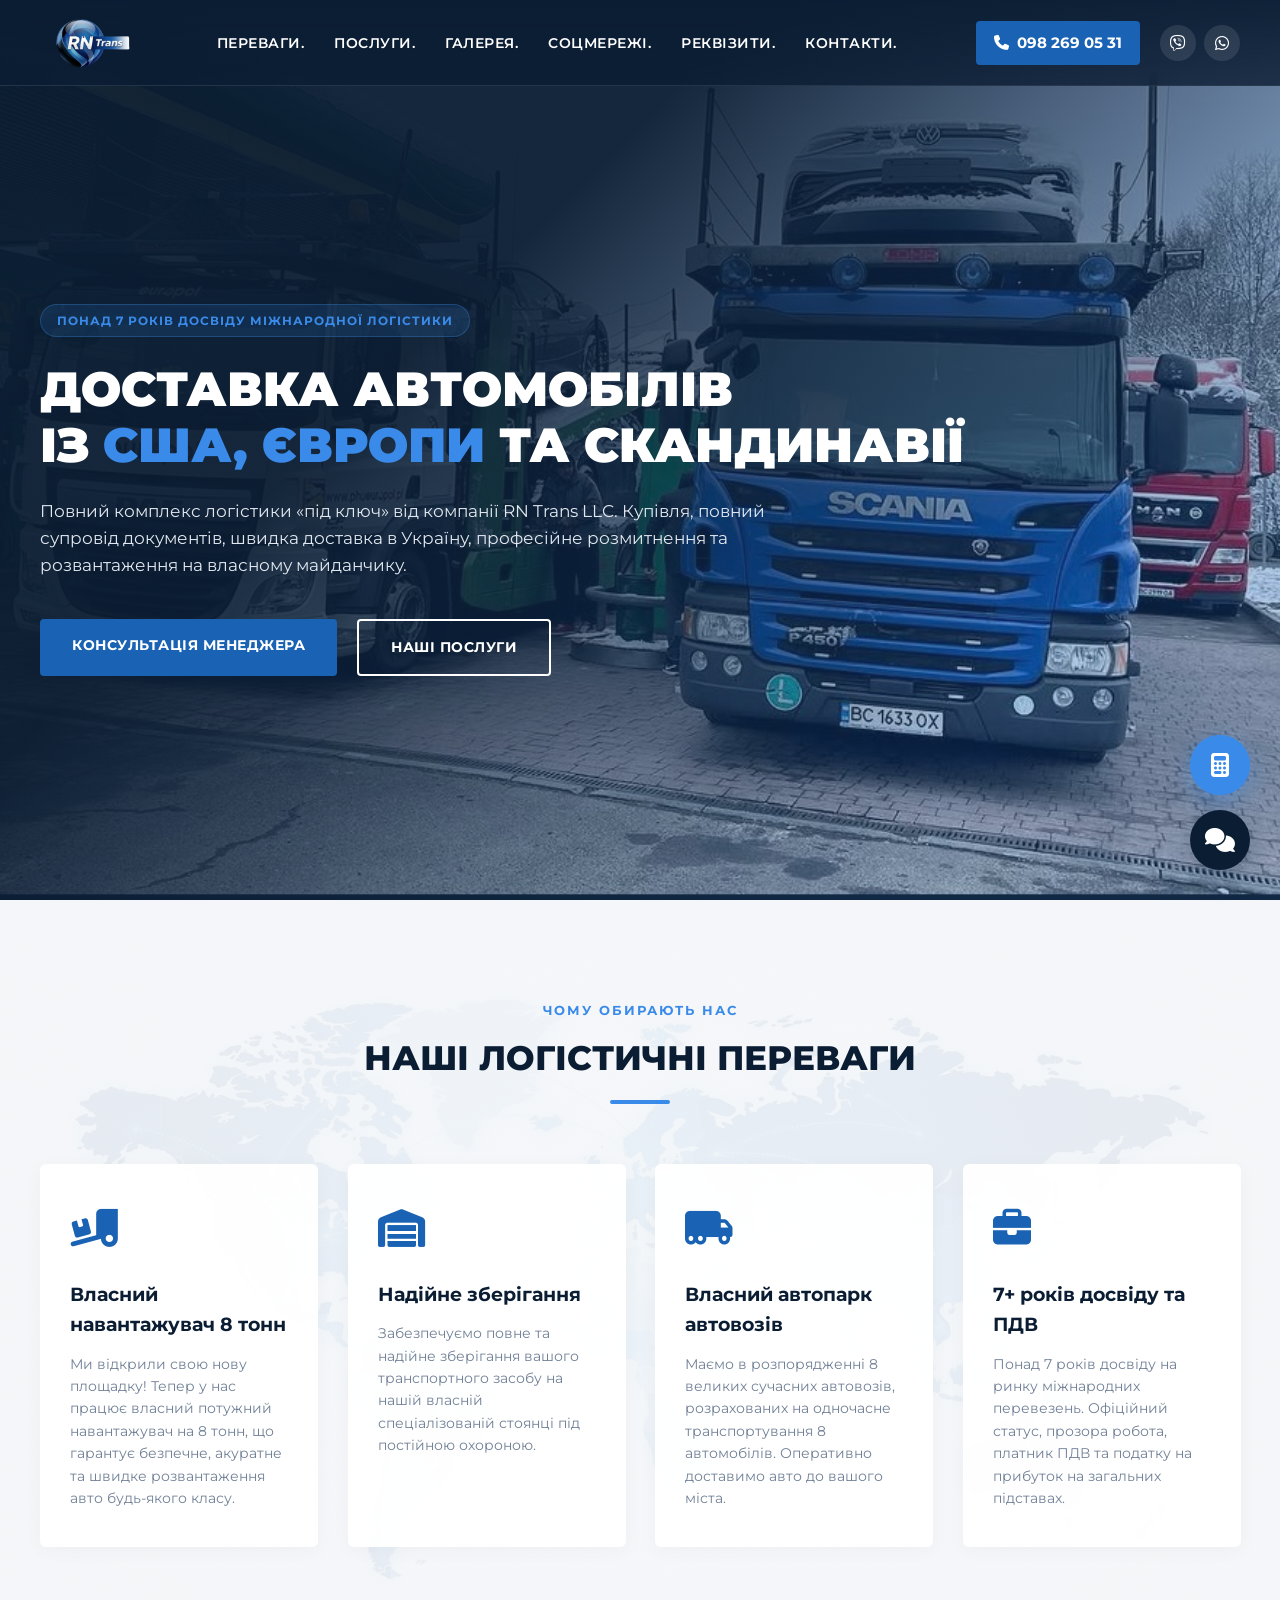
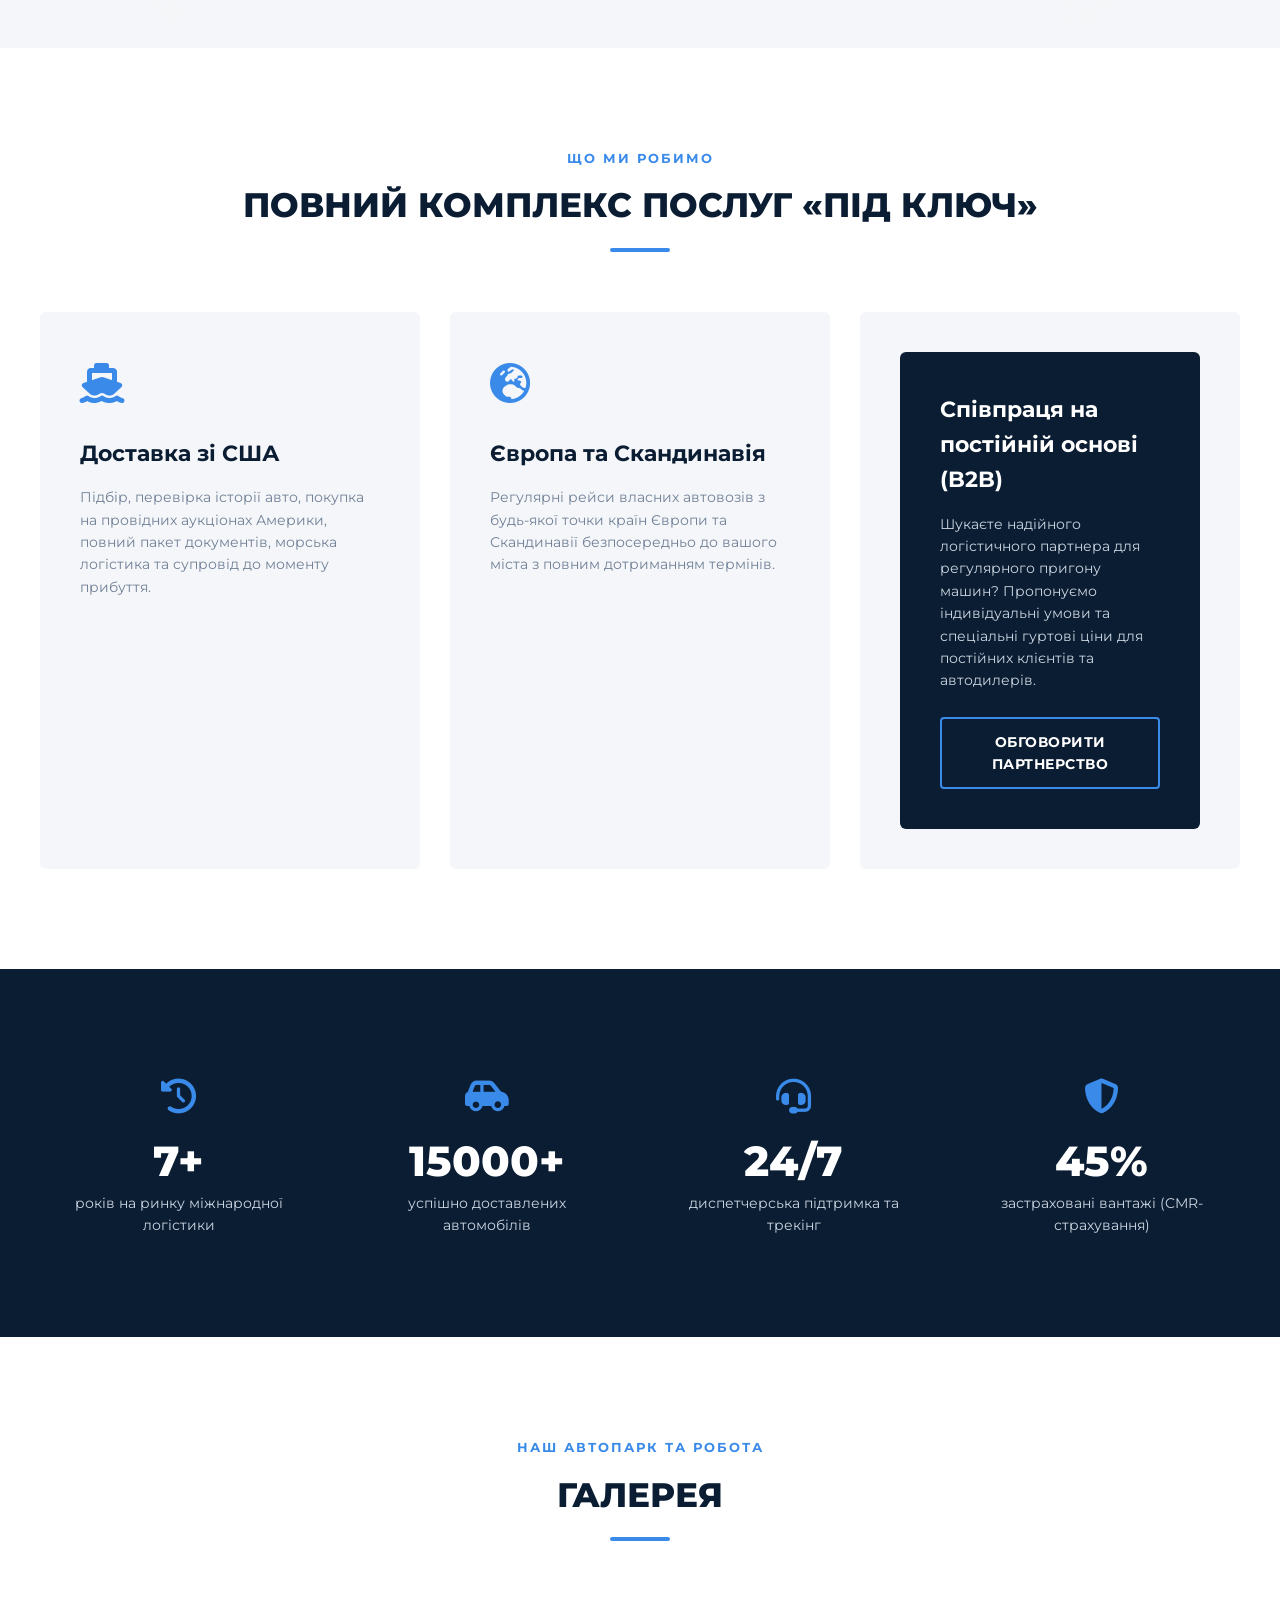
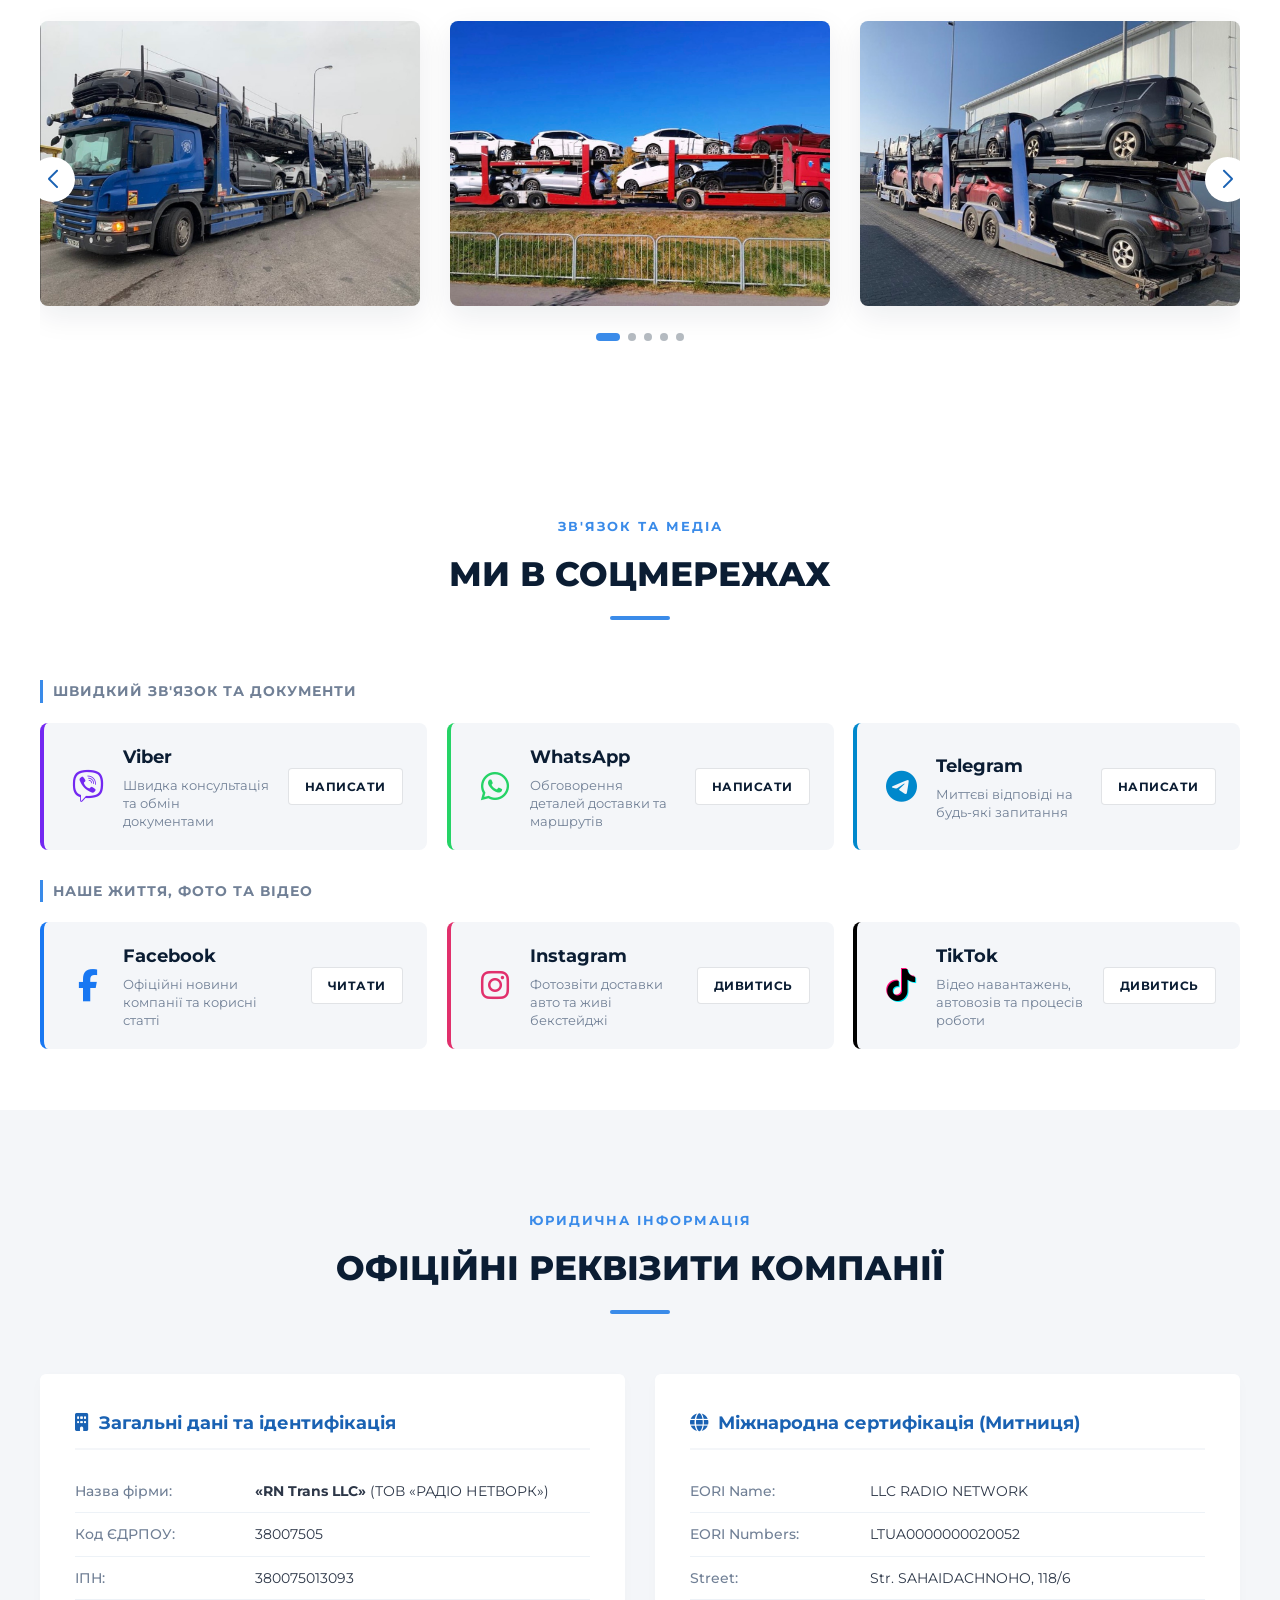
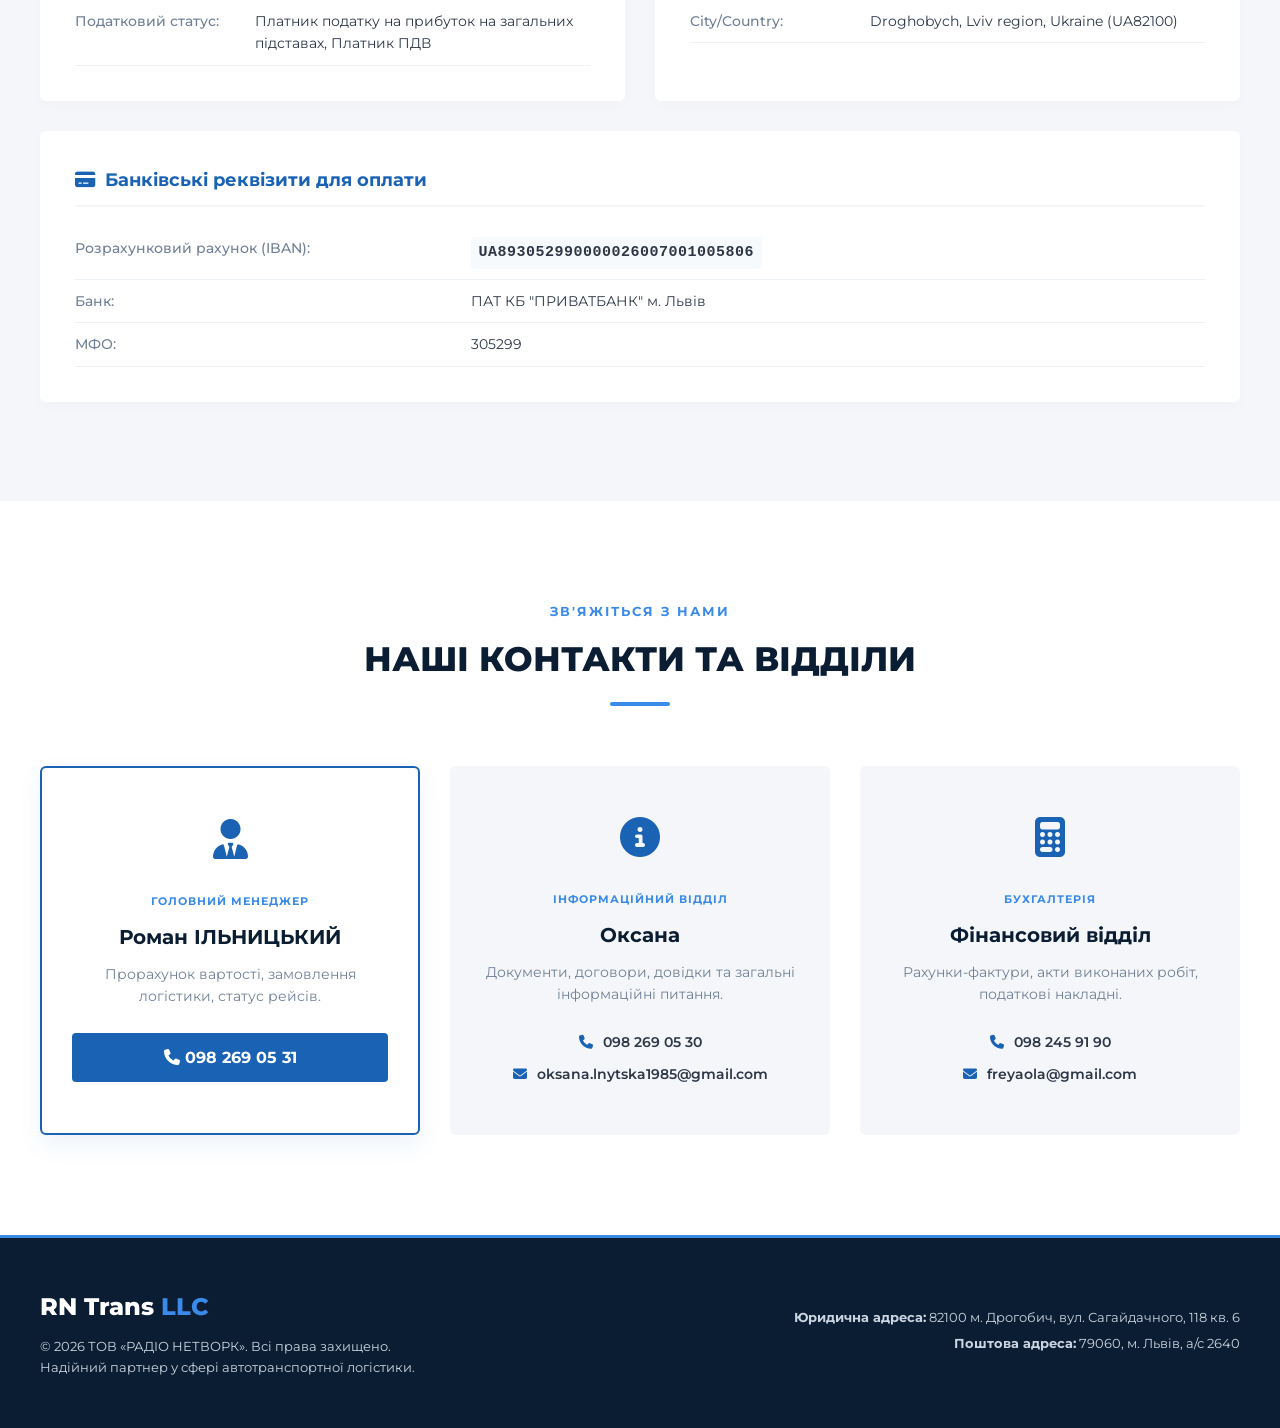
==== commit 1c907abe: "test git" ====
--- a/index.html
+++ b/index.html
@@ -9,7 +9,8 @@
   <!-- Шрифти -->
   <link rel="preconnect" href="https://fonts.googleapis.com">
   <link rel="preconnect" href="https://fonts.gstatic.com" crossorigin>
-  <link href="https://fonts.googleapis.com/css2?family=Montserrat:wght@300;400;500;600;700;800;900&display=swap" rel="stylesheet">
+  <link href="https://fonts.googleapis.com/css2?family=Montserrat:wght@300;400;500;600;700;800;900&display=swap"
+    rel="stylesheet">
 
   <!-- Іконки та бібліотеки -->
   <link rel="stylesheet" href="https://cdnjs.cloudflare.com/ajax/libs/font-awesome/6.4.0/css/all.min.css">
@@ -47,19 +48,21 @@
       </div>
       <nav class="main-nav">
         <ul class="nav-list">
-          <li><a href="#advantages" class="nav-link">Переваги</a></li>
-          <li><a href="#services" class="nav-link">Послуги</a></li>
-          <li><a href="#gallery" class="nav-link">Галерея</a></li>
-          <li><a href="#social-networks" class="nav-link">Соцмережі</a></li>
-          <li><a href="#requisites" class="nav-link">Реквізити</a></li>
-          <li><a href="#contacts" class="nav-link">Контакти</a></li>
+          <li><a href="#advantages" class="nav-link">Переваги.</a></li>
+          <li><a href="#services" class="nav-link">Послуги.</a></li>
+          <li><a href="#gallery" class="nav-link">Галерея.</a></li>
+          <li><a href="#social-networks" class="nav-link">Соцмережі.</a></li>
+          <li><a href="#requisites" class="nav-link">Реквізити.</a></li>
+          <li><a href="#contacts" class="nav-link">Контакти.</a></li>
         </ul>
       </nav>
       <div class="header-action">
         <a href="tel:+380982690531" class="header-phone"><i class="fa-solid fa-phone"></i> 098 269 05 31</a>
         <div class="header-socials">
-          <a href="viber://chat?number=%2B380982690531" target="_blank" class="social-item viber" title="Viber"><i class="fa-brands fa-viber"></i></a>
-          <a href="https://wa.me/380982690531" target="_blank" class="social-item whatsapp" title="WhatsApp"><i class="fa-brands fa-whatsapp"></i></a>
+          <a href="viber://chat?number=%2B380982690531" target="_blank" class="social-item viber" title="Viber"><i
+              class="fa-brands fa-viber"></i></a>
+          <a href="https://wa.me/380982690531" target="_blank" class="social-item whatsapp" title="WhatsApp"><i
+              class="fa-brands fa-whatsapp"></i></a>
         </div>
         <button class="mobile-menu-toggle" aria-label="Відкрити меню"><span></span><span></span><span></span></button>
       </div>
@@ -74,7 +77,9 @@
       <div class="hero-content">
         <div class="hero-badge">Понад 7 років досвіду міжнародної логістики</div>
         <h1 class="hero-title">Доставка автомобілів <br>із <span>США, Європи</span> та Скандинавії</h1>
-        <p class="hero-description">Повний комплекс логістики «під ключ» від компанії RN Trans LLC. Купівля, повний супровід документів, швидка доставка в Україну, професійне розмитнення та розвантаження на власному майданчику.</p>
+        <p class="hero-description">Повний комплекс логістики «під ключ» від компанії RN Trans LLC. Купівля, повний
+          супровід документів, швидка доставка в Україну, професійне розмитнення та розвантаження на власному
+          майданчику.</p>
         <div class="hero-actions">
           <a href="tel:+380982690531" class="btn btn-primary">Консультація менеджера</a>
           <a href="#services" class="btn btn-secondary">Наші послуги</a>
@@ -93,10 +98,30 @@
         <div class="title-line"></div>
       </div>
       <div class="advantages-grid scroll-animate-container">
-        <div class="advantage-card fade-in-load"><div class="card-icon"><i class="fa-solid fa-truck-ramp-box"></i></div><h3>Власний навантажувач 8 тонн</h3><p>Ми відкрили свою нову площадку! Тепер у нас працює власний потужний навантажувач на 8 тонн, що гарантує безпечне, акуратне та швидке розвантаження авто будь-якого класу.</p></div>
-        <div class="advantage-card fade-in-load"><div class="card-icon"><i class="fa-solid fa-warehouse"></i></div><h3>Надійне зберігання</h3><p>Забезпечуємо повне та надійне зберігання вашого транспортного засобу на нашій власній спеціалізованій стоянці під постійною охороною.</p></div>
-        <div class="advantage-card fade-in-load"><div class="card-icon"><i class="fa-solid fa-truck-moving"></i></div><h3>Власний автопарк автовозів</h3><p>Маємо в розпорядженні 8 великих сучасних автовозів, розрахованих на одночасне транспортування 8 автомобілів. Оперативно доставимо авто до вашого міста.</p></div>
-        <div class="advantage-card fade-in-load"><div class="card-icon"><i class="fa-solid fa-briefcase"></i></div><h3>7+ років досвіду та ПДВ</h3><p>Понад 7 років досвіду на ринку міжнародних перевезень. Офіційний статус, прозора робота, платник ПДВ та податку на прибуток на загальних підставах.</p></div>
+        <div class="advantage-card fade-in-load">
+          <div class="card-icon"><i class="fa-solid fa-truck-ramp-box"></i></div>
+          <h3>Власний навантажувач 8 тонн</h3>
+          <p>Ми відкрили свою нову площадку! Тепер у нас працює власний потужний навантажувач на 8 тонн, що гарантує
+            безпечне, акуратне та швидке розвантаження авто будь-якого класу.</p>
+        </div>
+        <div class="advantage-card fade-in-load">
+          <div class="card-icon"><i class="fa-solid fa-warehouse"></i></div>
+          <h3>Надійне зберігання</h3>
+          <p>Забезпечуємо повне та надійне зберігання вашого транспортного засобу на нашій власній спеціалізованій
+            стоянці під постійною охороною.</p>
+        </div>
+        <div class="advantage-card fade-in-load">
+          <div class="card-icon"><i class="fa-solid fa-truck-moving"></i></div>
+          <h3>Власний автопарк автовозів</h3>
+          <p>Маємо в розпорядженні 8 великих сучасних автовозів, розрахованих на одночасне транспортування 8
+            автомобілів. Оперативно доставимо авто до вашого міста.</p>
+        </div>
+        <div class="advantage-card fade-in-load">
+          <div class="card-icon"><i class="fa-solid fa-briefcase"></i></div>
+          <h3>7+ років досвіду та ПДВ</h3>
+          <p>Понад 7 років досвіду на ринку міжнародних перевезень. Офіційний статус, прозора робота, платник ПДВ та
+            податку на прибуток на загальних підставах.</p>
+        </div>
       </div>
     </div>
   </section>
@@ -111,9 +136,26 @@
         <div class="title-line"></div>
       </div>
       <div class="services-grid scroll-animate-container">
-        <div class="service-item-box fade-in-load"><div class="service-img-placeholder"><i class="fa-solid fa-ship"></i></div><h3>Доставка зі США</h3><p>Підбір, перевірка історії авто, покупка на провідних аукціонах Америки, повний пакет документів, морська логістика та супровід до моменту прибуття.</p></div>
-        <div class="service-item-box fade-in-load"><div class="service-img-placeholder"><i class="fa-solid fa-earth-europe"></i></div><h3>Європа та Скандинавія</h3><p>Регулярні рейси власних автовозів з будь-якої точки країн Європи та Скандинавії безпосередньо до вашого міста з повним дотриманням термінів.</p></div>
-        <div class="service-item-box fade-in-load"><div class="service-item-box-accent"><h3>Співпраця на постійній основі (B2B)</h3><p>Шукаєте надійного логістичного партнера для регулярного пригону машин? Пропонуємо індивідуальні умови та спеціальні гуртові ціни для постійних клієнтів та автодилерів.</p><a href="tel:+380982690531" class="btn btn-secondary-light">Обговорити партнерство</a></div></div>
+        <div class="service-item-box fade-in-load">
+          <div class="service-img-placeholder"><i class="fa-solid fa-ship"></i></div>
+          <h3>Доставка зі США</h3>
+          <p>Підбір, перевірка історії авто, покупка на провідних аукціонах Америки, повний пакет документів, морська
+            логістика та супровід до моменту прибуття.</p>
+        </div>
+        <div class="service-item-box fade-in-load">
+          <div class="service-img-placeholder"><i class="fa-solid fa-earth-europe"></i></div>
+          <h3>Європа та Скандинавія</h3>
+          <p>Регулярні рейси власних автовозів з будь-якої точки країн Європи та Скандинавії безпосередньо до вашого
+            міста з повним дотриманням термінів.</p>
+        </div>
+        <div class="service-item-box fade-in-load">
+          <div class="service-item-box-accent">
+            <h3>Співпраця на постійній основі (B2B)</h3>
+            <p>Шукаєте надійного логістичного партнера для регулярного пригону машин? Пропонуємо індивідуальні умови та
+              спеціальні гуртові ціни для постійних клієнтів та автодилерів.</p><a href="tel:+380982690531"
+              class="btn btn-secondary-light">Обговорити партнерство</a>
+          </div>
+        </div>
       </div>
     </div>
   </section>
@@ -123,10 +165,30 @@
   <section class="counters-section scroll-animate-container">
     <div class="container">
       <div class="counters-grid">
-        <div class="counter-card fade-in-load"><div class="counter-icon"><i class="fas fa-history"></i></div><div class="counter-number-wrapper"><span class="counter-value" data-target="7">0</span><span class="counter-suffix">+</span></div><p class="counter-desc">років на ринку міжнародної логістики</p></div>
-        <div class="counter-card fade-in-load"><div class="counter-icon"><i class="fas fa-car-side"></i></div><div class="counter-number-wrapper"><span class="counter-value" data-target="15000">0</span><span class="counter-suffix">+</span></div><p class="counter-desc">успішно доставлених автомобілів</p></div>
-        <div class="counter-card fade-in-load"><div class="counter-icon"><i class="fas fa-headset"></i></div><div class="counter-number-wrapper"><span class="counter-value" data-target="24">0</span><span class="counter-suffix">/7</span></div><p class="counter-desc">диспетчерська підтримка та трекінг</p></div>
-        <div class="counter-card fade-in-load"><div class="counter-icon"><i class="fas fa-shield-alt"></i></div><div class="counter-number-wrapper"><span class="counter-value" data-target="100">0</span><span class="counter-suffix">%</span></div><p class="counter-desc">застраховані вантажі (CMR-страхування)</p></div>
+        <div class="counter-card fade-in-load">
+          <div class="counter-icon"><i class="fas fa-history"></i></div>
+          <div class="counter-number-wrapper"><span class="counter-value" data-target="7">0</span><span
+              class="counter-suffix">+</span></div>
+          <p class="counter-desc">років на ринку міжнародної логістики</p>
+        </div>
+        <div class="counter-card fade-in-load">
+          <div class="counter-icon"><i class="fas fa-car-side"></i></div>
+          <div class="counter-number-wrapper"><span class="counter-value" data-target="15000">0</span><span
+              class="counter-suffix">+</span></div>
+          <p class="counter-desc">успішно доставлених автомобілів</p>
+        </div>
+        <div class="counter-card fade-in-load">
+          <div class="counter-icon"><i class="fas fa-headset"></i></div>
+          <div class="counter-number-wrapper"><span class="counter-value" data-target="24">0</span><span
+              class="counter-suffix">/7</span></div>
+          <p class="counter-desc">диспетчерська підтримка та трекінг</p>
+        </div>
+        <div class="counter-card fade-in-load">
+          <div class="counter-icon"><i class="fas fa-shield-alt"></i></div>
+          <div class="counter-number-wrapper"><span class="counter-value" data-target="100">0</span><span
+              class="counter-suffix">%</span></div>
+          <p class="counter-desc">застраховані вантажі (CMR-страхування)</p>
+        </div>
       </div>
     </div>
   </section>
@@ -142,11 +204,31 @@
       </div>
       <div class="swiper gallery-slider scroll-animate-container">
         <div class="swiper-wrapper">
-          <div class="swiper-slide fade-in-load"><div class="gallery-img-wrapper"><img src="assets/images/auto-1.jpg" alt="Автовоз RN Trans LLC"><div class="gallery-slide-overlay"></div></div></div>
-          <div class="swiper-slide fade-in-load"><div class="gallery-img-wrapper"><img src="assets/images/auto-2.jpg" alt="Автовоз RN Trans LLC"><div class="gallery-slide-overlay"></div></div></div>
-          <div class="swiper-slide fade-in-load"><div class="gallery-img-wrapper"><img src="assets/images/auto-3.jpg" alt="Автовоз RN Trans LLC"><div class="gallery-slide-overlay"></div></div></div>
-          <div class="swiper-slide fade-in-load"><div class="gallery-img-wrapper"><img src="assets/images/auto-4.jpg" alt="Автовоз RN Trans LLC"><div class="gallery-slide-overlay"></div></div></div>
-          <div class="swiper-slide fade-in-load"><div class="gallery-img-wrapper"><img src="assets/images/auto-5.jpg" alt="Автовоз RN Trans LLC"><div class="gallery-slide-overlay"></div></div></div>
+          <div class="swiper-slide fade-in-load">
+            <div class="gallery-img-wrapper"><img src="assets/images/auto-1.jpg" alt="Автовоз RN Trans LLC">
+              <div class="gallery-slide-overlay"></div>
+            </div>
+          </div>
+          <div class="swiper-slide fade-in-load">
+            <div class="gallery-img-wrapper"><img src="assets/images/auto-2.jpg" alt="Автовоз RN Trans LLC">
+              <div class="gallery-slide-overlay"></div>
+            </div>
+          </div>
+          <div class="swiper-slide fade-in-load">
+            <div class="gallery-img-wrapper"><img src="assets/images/auto-3.jpg" alt="Автовоз RN Trans LLC">
+              <div class="gallery-slide-overlay"></div>
+            </div>
+          </div>
+          <div class="swiper-slide fade-in-load">
+            <div class="gallery-img-wrapper"><img src="assets/images/auto-4.jpg" alt="Автовоз RN Trans LLC">
+              <div class="gallery-slide-overlay"></div>
+            </div>
+          </div>
+          <div class="swiper-slide fade-in-load">
+            <div class="gallery-img-wrapper"><img src="assets/images/auto-5.jpg" alt="Автовоз RN Trans LLC">
+              <div class="gallery-slide-overlay"></div>
+            </div>
+          </div>
         </div>
         <div class="swiper-pagination"></div>
         <div class="swiper-button-prev"></div>
@@ -159,18 +241,63 @@
   <!-- #include sections/social/social.html -->
   <section id="social-networks" class="social-networks-section">
     <div class="container">
-      <div class="section-header"><span class="sub-title">Зв'язок та медіа</span><h2>Ми в соцмережах</h2><div class="title-line"></div></div>
+      <div class="section-header"><span class="sub-title">Зв'язок та медіа</span>
+        <h2>Ми в соцмережах</h2>
+        <div class="title-line"></div>
+      </div>
       <h3 class="social-group-title">Швидкий зв'язок та документи</h3>
       <div class="social-networks-grid scroll-animate-container">
-        <a href="viber://chat?number=%2B380000000000" class="social-net-card viber fade-in-load" target="_blank" rel="noopener"><div class="social-net-icon"><i class="fab fa-viber"></i></div><div class="social-net-info"><h3>Viber</h3><p>Швидка консультація та обмін документами</p></div><span class="social-net-btn">Написати</span></a>
-        <a href="https://wa.me/380000000000" class="social-net-card whatsapp fade-in-load" target="_blank" rel="noopener"><div class="social-net-icon"><i class="fab fa-whatsapp"></i></div><div class="social-net-info"><h3>WhatsApp</h3><p>Обговорення деталей доставки та маршрутів</p></div><span class="social-net-btn">Написати</span></a>
-        <a href="https://t.me/your_username" class="social-net-card telegram fade-in-load" target="_blank" rel="noopener"><div class="social-net-icon"><i class="fab fa-telegram-plane"></i></div><div class="social-net-info"><h3>Telegram</h3><p>Миттєві відповіді на будь-які запитання</p></div><span class="social-net-btn">Написати</span></a>
+        <a href="viber://chat?number=%2B380000000000" class="social-net-card viber fade-in-load" target="_blank"
+          rel="noopener">
+          <div class="social-net-icon"><i class="fab fa-viber"></i></div>
+          <div class="social-net-info">
+            <h3>Viber</h3>
+            <p>Швидка консультація та обмін документами</p>
+          </div><span class="social-net-btn">Написати</span>
+        </a>
+        <a href="https://wa.me/380000000000" class="social-net-card whatsapp fade-in-load" target="_blank"
+          rel="noopener">
+          <div class="social-net-icon"><i class="fab fa-whatsapp"></i></div>
+          <div class="social-net-info">
+            <h3>WhatsApp</h3>
+            <p>Обговорення деталей доставки та маршрутів</p>
+          </div><span class="social-net-btn">Написати</span>
+        </a>
+        <a href="https://t.me/your_username" class="social-net-card telegram fade-in-load" target="_blank"
+          rel="noopener">
+          <div class="social-net-icon"><i class="fab fa-telegram-plane"></i></div>
+          <div class="social-net-info">
+            <h3>Telegram</h3>
+            <p>Миттєві відповіді на будь-які запитання</p>
+          </div><span class="social-net-btn">Написати</span>
+        </a>
       </div>
       <h3 class="social-group-title">Наше життя, фото та відео</h3>
       <div class="social-networks-grid scroll-animate-container">
-        <a href="https://facebook.com/your_page" class="social-net-card facebook fade-in-load" target="_blank" rel="noopener"><div class="social-net-icon"><i class="fab fa-facebook-f"></i></div><div class="social-net-info"><h3>Facebook</h3><p>Офіційні новини компанії та корисні статті</p></div><span class="social-net-btn">Читати</span></a>
-        <a href="https://instagram.com/your_profile" class="social-net-card instagram fade-in-load" target="_blank" rel="noopener"><div class="social-net-icon"><i class="fab fa-instagram"></i></div><div class="social-net-info"><h3>Instagram</h3><p>Фотозвіти доставки авто та живі бекстейджі</p></div><span class="social-net-btn">Дивитись</span></a>
-        <a href="https://tiktok.com/@your_username" class="social-net-card tiktok fade-in-load" target="_blank" rel="noopener"><div class="social-net-icon"><i class="fab fa-tiktok"></i></div><div class="social-net-info"><h3>TikTok</h3><p>Відео навантажень, автовозів та процесів роботи</p></div><span class="social-net-btn">Дивитись</span></a>
+        <a href="https://facebook.com/your_page" class="social-net-card facebook fade-in-load" target="_blank"
+          rel="noopener">
+          <div class="social-net-icon"><i class="fab fa-facebook-f"></i></div>
+          <div class="social-net-info">
+            <h3>Facebook</h3>
+            <p>Офіційні новини компанії та корисні статті</p>
+          </div><span class="social-net-btn">Читати</span>
+        </a>
+        <a href="https://instagram.com/your_profile" class="social-net-card instagram fade-in-load" target="_blank"
+          rel="noopener">
+          <div class="social-net-icon"><i class="fab fa-instagram"></i></div>
+          <div class="social-net-info">
+            <h3>Instagram</h3>
+            <p>Фотозвіти доставки авто та живі бекстейджі</p>
+          </div><span class="social-net-btn">Дивитись</span>
+        </a>
+        <a href="https://tiktok.com/@your_username" class="social-net-card tiktok fade-in-load" target="_blank"
+          rel="noopener">
+          <div class="social-net-icon"><i class="fab fa-tiktok"></i></div>
+          <div class="social-net-info">
+            <h3>TikTok</h3>
+            <p>Відео навантажень, автовозів та процесів роботи</p>
+          </div><span class="social-net-btn">Дивитись</span>
+        </a>
       </div>
     </div>
   </section>
@@ -179,11 +306,70 @@
   <!-- #include sections/requisites/requisites.html -->
   <section id="requisites" class="requisites-section">
     <div class="container">
-      <div class="section-header"><span class="sub-title">Юридична інформація</span><h2>Офіційні реквізити компанії</h2><div class="title-line"></div></div>
+      <div class="section-header"><span class="sub-title">Юридична інформація</span>
+        <h2>Офіційні реквізити компанії</h2>
+        <div class="title-line"></div>
+      </div>
       <div class="requisites-wrapper scroll-animate-container">
-        <div class="requisites-block fade-in-load"><h3><i class="fa-solid fa-building"></i> Загальні дані та ідентифікація</h3><table class="req-table"><tr><td>Назва фірми:</td><td><strong>«RN Trans LLC»</strong> (ТОВ «РАДІО НЕТВОРК»)</td></tr><tr><td>Код ЄДРПОУ:</td><td>38007505</td></tr><tr><td>ІПН:</td><td>380075013093</td></tr><tr><td>Податковий статус:</td><td>Платник податку на прибуток на загальних підставах, Платник ПДВ</td></tr></table></div>
-        <div class="requisites-block fade-in-load"><h3><i class="fa-solid fa-globe"></i> Міжнародна сертифікація (Митниця)</h3><table class="req-table"><tr><td>EORI Name:</td><td>LLC RADIO NETWORK</td></tr><tr><td>EORI Numbers:</td><td>LTUA0000000020052</td></tr><tr><td>Street:</td><td>Str. SAHAIDACHNOHO, 118/6</td></tr><tr><td>City/Country:</td><td>Droghobych, Lviv region, Ukraine (UA82100)</td></tr></table></div>
-        <div class="requisites-block full-width fade-in-load"><h3><i class="fa-solid fa-credit-card"></i> Банківські реквізити для оплати</h3><table class="req-table"><tr><td>Розрахунковий рахунок (IBAN):</td><td><span class="iban-text">UA893052990000026007001005806</span></td></tr><tr><td>Банк:</td><td>ПАТ КБ "ПРИВАТБАНК" м. Львів</td></tr><tr><td>МФО:</td><td>305299</td></tr></table></div>
+        <div class="requisites-block fade-in-load">
+          <h3><i class="fa-solid fa-building"></i> Загальні дані та ідентифікація</h3>
+          <table class="req-table">
+            <tr>
+              <td>Назва фірми:</td>
+              <td><strong>«RN Trans LLC»</strong> (ТОВ «РАДІО НЕТВОРК»)</td>
+            </tr>
+            <tr>
+              <td>Код ЄДРПОУ:</td>
+              <td>38007505</td>
+            </tr>
+            <tr>
+              <td>ІПН:</td>
+              <td>380075013093</td>
+            </tr>
+            <tr>
+              <td>Податковий статус:</td>
+              <td>Платник податку на прибуток на загальних підставах, Платник ПДВ</td>
+            </tr>
+          </table>
+        </div>
+        <div class="requisites-block fade-in-load">
+          <h3><i class="fa-solid fa-globe"></i> Міжнародна сертифікація (Митниця)</h3>
+          <table class="req-table">
+            <tr>
+              <td>EORI Name:</td>
+              <td>LLC RADIO NETWORK</td>
+            </tr>
+            <tr>
+              <td>EORI Numbers:</td>
+              <td>LTUA0000000020052</td>
+            </tr>
+            <tr>
+              <td>Street:</td>
+              <td>Str. SAHAIDACHNOHO, 118/6</td>
+            </tr>
+            <tr>
+              <td>City/Country:</td>
+              <td>Droghobych, Lviv region, Ukraine (UA82100)</td>
+            </tr>
+          </table>
+        </div>
+        <div class="requisites-block full-width fade-in-load">
+          <h3><i class="fa-solid fa-credit-card"></i> Банківські реквізити для оплати</h3>
+          <table class="req-table">
+            <tr>
+              <td>Розрахунковий рахунок (IBAN):</td>
+              <td><span class="iban-text">UA893052990000026007001005806</span></td>
+            </tr>
+            <tr>
+              <td>Банк:</td>
+              <td>ПАТ КБ "ПРИВАТБАНК" м. Львів</td>
+            </tr>
+            <tr>
+              <td>МФО:</td>
+              <td>305299</td>
+            </tr>
+          </table>
+        </div>
       </div>
     </div>
   </section>
@@ -192,11 +378,35 @@
   <!-- #include sections/contacts/contacts.html -->
   <section id="contacts" class="contacts-section">
     <div class="container">
-      <div class="section-header"><span class="sub-title">Зв'яжіться з нами</span><h2>Наші контакти та відділи</h2><div class="title-line"></div></div>
+      <div class="section-header"><span class="sub-title">Зв'яжіться з нами</span>
+        <h2>Наші контакти та відділи</h2>
+        <div class="title-line"></div>
+      </div>
       <div class="contacts-grid scroll-animate-container">
-        <div class="contact-card accent fade-in-load"><div class="contact-avatar"><i class="fa-solid fa-user-tie"></i></div><span class="contact-role">Головний менеджер</span><h3>Роман ІЛЬНИЦЬКИЙ</h3><p class="desc">Прорахунок вартості, замовлення логістики, статус рейсів.</p><a href="tel:+380982690531" class="contact-btn"><i class="fa-solid fa-phone"></i> 098 269 05 31</a></div>
-        <div class="contact-card fade-in-load"><div class="contact-avatar"><i class="fa-solid fa-circle-info"></i></div><span class="contact-role">Інформаційний відділ</span><h3>Оксана</h3><p class="desc">Документи, договори, довідки та загальні інформаційні питання.</p><a href="tel:+380982690530" class="contact-link"><i class="fa-solid fa-phone"></i> 098 269 05 30</a><a href="mailto:oksana.lnytska1985@gmail.com" class="contact-link"><i class="fa-solid fa-envelope"></i> oksana.lnytska1985@gmail.com</a></div>
-        <div class="contact-card fade-in-load"><div class="contact-avatar"><i class="fa-solid fa-calculator"></i></div><span class="contact-role">Бухгалтерія</span><h3>Фінансовий відділ</h3><p class="desc">Рахунки-фактури, акти виконаних робіт, податкові накладні.</p><a href="tel:+380982459190" class="contact-link"><i class="fa-solid fa-phone"></i> 098 245 91 90</a><a href="mailto:freyaola@gmail.com" class="contact-link"><i class="fa-solid fa-envelope"></i> freyaola@gmail.com</a></div>
+        <div class="contact-card accent fade-in-load">
+          <div class="contact-avatar"><i class="fa-solid fa-user-tie"></i></div><span class="contact-role">Головний
+            менеджер</span>
+          <h3>Роман ІЛЬНИЦЬКИЙ</h3>
+          <p class="desc">Прорахунок вартості, замовлення логістики, статус рейсів.</p><a href="tel:+380982690531"
+            class="contact-btn"><i class="fa-solid fa-phone"></i> 098 269 05 31</a>
+        </div>
+        <div class="contact-card fade-in-load">
+          <div class="contact-avatar"><i class="fa-solid fa-circle-info"></i></div><span
+            class="contact-role">Інформаційний відділ</span>
+          <h3>Оксана</h3>
+          <p class="desc">Документи, договори, довідки та загальні інформаційні питання.</p><a href="tel:+380982690530"
+            class="contact-link"><i class="fa-solid fa-phone"></i> 098 269 05 30</a><a
+            href="mailto:oksana.lnytska1985@gmail.com" class="contact-link"><i class="fa-solid fa-envelope"></i>
+            oksana.lnytska1985@gmail.com</a>
+        </div>
+        <div class="contact-card fade-in-load">
+          <div class="contact-avatar"><i class="fa-solid fa-calculator"></i></div><span
+            class="contact-role">Бухгалтерія</span>
+          <h3>Фінансовий відділ</h3>
+          <p class="desc">Рахунки-фактури, акти виконаних робіт, податкові накладні.</p><a href="tel:+380982459190"
+            class="contact-link"><i class="fa-solid fa-phone"></i> 098 245 91 90</a><a href="mailto:freyaola@gmail.com"
+            class="contact-link"><i class="fa-solid fa-envelope"></i> freyaola@gmail.com</a>
+        </div>
       </div>
     </div>
   </section>
@@ -207,7 +417,8 @@
     <div class="container footer-container">
       <div class="footer-left">
         <span class="footer-logo">RN Trans <span>LLC</span></span>
-        <p>&copy; 2026 ТОВ «РАДІО НЕТВОРК». Всі права захищено. <br>Надійний партнер у сфері автотранспортної логістики.</p>
+        <p>&copy; 2026 ТОВ «РАДІО НЕТВОРК». Всі права захищено. <br>Надійний партнер у сфері автотранспортної логістики.
+        </p>
       </div>
       <div class="footer-right">
         <p><strong>Юридична адреса:</strong> 82100 м. Дрогобич, вул. Сагайдачного, 118 кв. 6</p>
@@ -221,38 +432,65 @@
   <div id="quiz-modal" class="quiz-modal">
     <div class="quiz-modal-content">
       <button class="quiz-close-btn">&times;</button>
-      <div class="quiz-progress-bar"><div class="quiz-progress" id="quiz-progress"></div></div>
+      <div class="quiz-progress-bar">
+        <div class="quiz-progress" id="quiz-progress"></div>
+      </div>
       <form id="rn-quiz-form">
         <div class="quiz-step active" data-step="1">
           <h3>Крок 1: Оберіть тип автомобіля</h3>
           <div class="quiz-options-grid">
-            <label class="quiz-option-card"><input type="radio" name="car_type" value="Седан" checked><div class="option-content"><i class="fas fa-car"></i><span>Седан / Хетчбек</span></div></label>
-            <label class="quiz-option-card"><input type="radio" name="car_type" value="Кросовер"><div class="option-content"><i class="fas fa-suv"></i><span>Кросовер / Джип</span></div></label>
-            <label class="quiz-option-card"><input type="radio" name="car_type" value="Бус"><div class="option-content"><i class="fas fa-shuttle-van"></i><span>Мікроавтобус / Бус</span></div></label>
-            <label class="quiz-option-card"><input type="radio" name="car_type" value="Електромобіль"><div class="option-content"><i class="fas fa-bolt"></i><span>Електромобіль</span></div></label>
+            <label class="quiz-option-card"><input type="radio" name="car_type" value="Седан" checked>
+              <div class="option-content"><i class="fas fa-car"></i><span>Седан / Хетчбек</span></div>
+            </label>
+            <label class="quiz-option-card"><input type="radio" name="car_type" value="Кросовер">
+              <div class="option-content"><i class="fas fa-suv"></i><span>Кросовер / Джип</span></div>
+            </label>
+            <label class="quiz-option-card"><input type="radio" name="car_type" value="Бус">
+              <div class="option-content"><i class="fas fa-shuttle-van"></i><span>Мікроавтобус / Бус</span></div>
+            </label>
+            <label class="quiz-option-card"><input type="radio" name="car_type" value="Електромобіль">
+              <div class="option-content"><i class="fas fa-bolt"></i><span>Електромобіль</span></div>
+            </label>
           </div>
           <div class="quiz-navigation"><button type="button" class="btn btn-primary next-step-btn">Далі</button></div>
         </div>
         <div class="quiz-step" data-step="2">
           <h3>Крок 2: Звідки потрібно везти авто?</h3>
           <div class="quiz-options-grid">
-            <label class="quiz-option-card"><input type="radio" name="route_from" value="Німеччина" checked><div class="option-content">📍 <span>Німеччина</span></div></label>
-            <label class="quiz-option-card"><input type="radio" name="route_from" value="Польща"><div class="option-content">📍 <span>Польща</span></div></label>
-            <label class="quiz-option-card"><input type="radio" name="route_from" value="Литва/Латвія"><div class="option-content">📍 <span>Литва / Латвія</span></div></label>
-            <label class="quiz-option-card"><input type="radio" name="route_from" value="Інша країна Європи"><div class="option-content">🇪🇺 <span>Інша країна ЄС</span></div></label>
-          </div>
-          <div class="quiz-navigation"><button type="button" class="btn btn-secondary prev-step-btn">Назад</button><button type="button" class="btn btn-primary next-step-btn">Далі</button></div>
+            <label class="quiz-option-card"><input type="radio" name="route_from" value="Німеччина" checked>
+              <div class="option-content">📍 <span>Німеччина</span></div>
+            </label>
+            <label class="quiz-option-card"><input type="radio" name="route_from" value="Польща">
+              <div class="option-content">📍 <span>Польща</span></div>
+            </label>
+            <label class="quiz-option-card"><input type="radio" name="route_from" value="Литва/Латвія">
+              <div class="option-content">📍 <span>Литва / Латвія</span></div>
+            </label>
+            <label class="quiz-option-card"><input type="radio" name="route_from" value="Інша країна Європи">
+              <div class="option-content">🇪🇺 <span>Інша країна ЄС</span></div>
+            </label>
+          </div>
+          <div class="quiz-navigation"><button type="button"
+              class="btn btn-secondary prev-step-btn">Назад</button><button type="button"
+              class="btn btn-primary next-step-btn">Далі</button></div>
         </div>
         <div class="quiz-step" data-step="3">
           <h3>Крок 3: Куди надіслати точний розрахунок вартості?</h3>
-          <p style="text-align:center;color:var(--text-muted);font-size:14px;margin-bottom:20px;">Менеджер прорахує логістику та зв'яжеться з вами у вибраному месенджері.</p>
+          <p style="text-align:center;color:var(--text-muted);font-size:14px;margin-bottom:20px;">Менеджер прорахує
+            логістику та зв'яжеться з вами у вибраному месенджері.</p>
           <div class="quiz-messenger-select">
-            <label class="messenger-radio"><input type="radio" name="preferred_messenger" value="Viber" checked><span class="m-box viber"><i class="fab fa-viber"></i> Viber</span></label>
-            <label class="messenger-radio"><input type="radio" name="preferred_messenger" value="Telegram"><span class="m-box telegram"><i class="fab fa-telegram-plane"></i> Telegram</span></label>
-            <label class="messenger-radio"><input type="radio" name="preferred_messenger" value="Дзвінок"><span class="m-box phone"><i class="fas fa-phone-alt"></i> Дзвінок</span></label>
-          </div>
-          <div class="quiz-input-wrapper"><input type="tel" name="client_phone" placeholder="+38 (0XX) XXX-XX-XX" required></div>
-          <div class="quiz-navigation"><button type="button" class="btn btn-secondary prev-step-btn">Назад</button><button type="submit" class="btn btn-primary submit-quiz-btn">Отримати ціну</button></div>
+            <label class="messenger-radio"><input type="radio" name="preferred_messenger" value="Viber" checked><span
+                class="m-box viber"><i class="fab fa-viber"></i> Viber</span></label>
+            <label class="messenger-radio"><input type="radio" name="preferred_messenger" value="Telegram"><span
+                class="m-box telegram"><i class="fab fa-telegram-plane"></i> Telegram</span></label>
+            <label class="messenger-radio"><input type="radio" name="preferred_messenger" value="Дзвінок"><span
+                class="m-box phone"><i class="fas fa-phone-alt"></i> Дзвінок</span></label>
+          </div>
+          <div class="quiz-input-wrapper"><input type="tel" name="client_phone" placeholder="+38 (0XX) XXX-XX-XX"
+              required></div>
+          <div class="quiz-navigation"><button type="button"
+              class="btn btn-secondary prev-step-btn">Назад</button><button type="submit"
+              class="btn btn-primary submit-quiz-btn">Отримати ціну</button></div>
         </div>
       </form>
     </div>
@@ -261,12 +499,15 @@
   <!-- Плаваючі кнопки -->
   <!-- #include sections/widget/widget.html -->
   <div class="floating-contact-widget">
-    <a href="#quiz-modal" class="widget-calc-btn pulse-animation" title="Розрахувати вартість" id="open-quiz-trigger"><i class="fas fa-calculator"></i></a>
+    <a href="#quiz-modal" class="widget-calc-btn pulse-animation" title="Розрахувати вартість" id="open-quiz-trigger"><i
+        class="fas fa-calculator"></i></a>
     <button class="widget-main-btn" aria-label="Зв'язатися з нами"><i class="fas fa-comments"></i></button>
     <div class="widget-dropdown">
       <a href="tel:+380000000000" class="widget-item phone" title="Зателефонувати"><i class="fas fa-phone-alt"></i></a>
-      <a href="viber://chat?number=%2B380000000000" class="widget-item viber" title="Написати у Viber"><i class="fab fa-viber"></i></a>
-      <a href="https://t.me/your_username" class="widget-item telegram" title="Написати у Telegram"><i class="fab fa-telegram-plane"></i></a>
+      <a href="viber://chat?number=%2B380000000000" class="widget-item viber" title="Написати у Viber"><i
+          class="fab fa-viber"></i></a>
+      <a href="https://t.me/your_username" class="widget-item telegram" title="Написати у Telegram"><i
+          class="fab fa-telegram-plane"></i></a>
     </div>
   </div>
 
@@ -275,4 +516,5 @@
   <script src="assets/js/script.js"></script>
 
 </body>
-</html>
+
+</html>
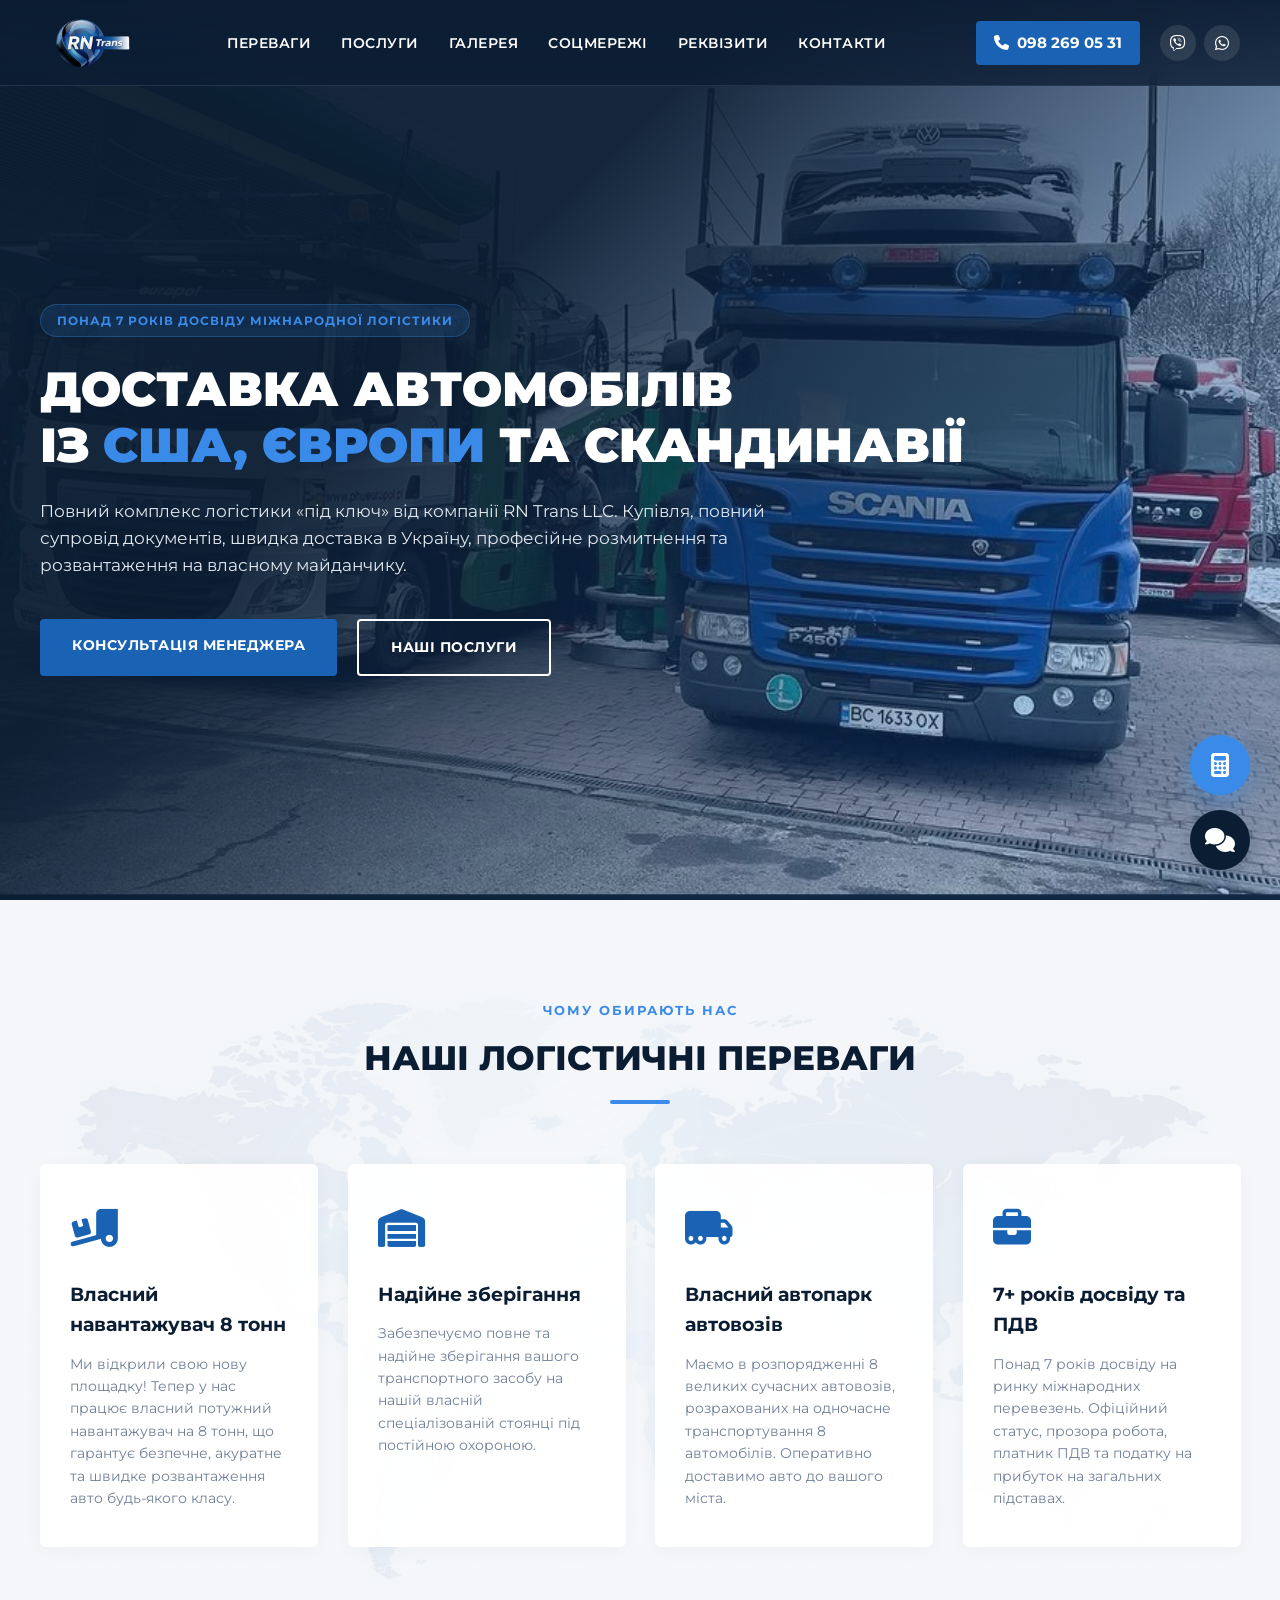
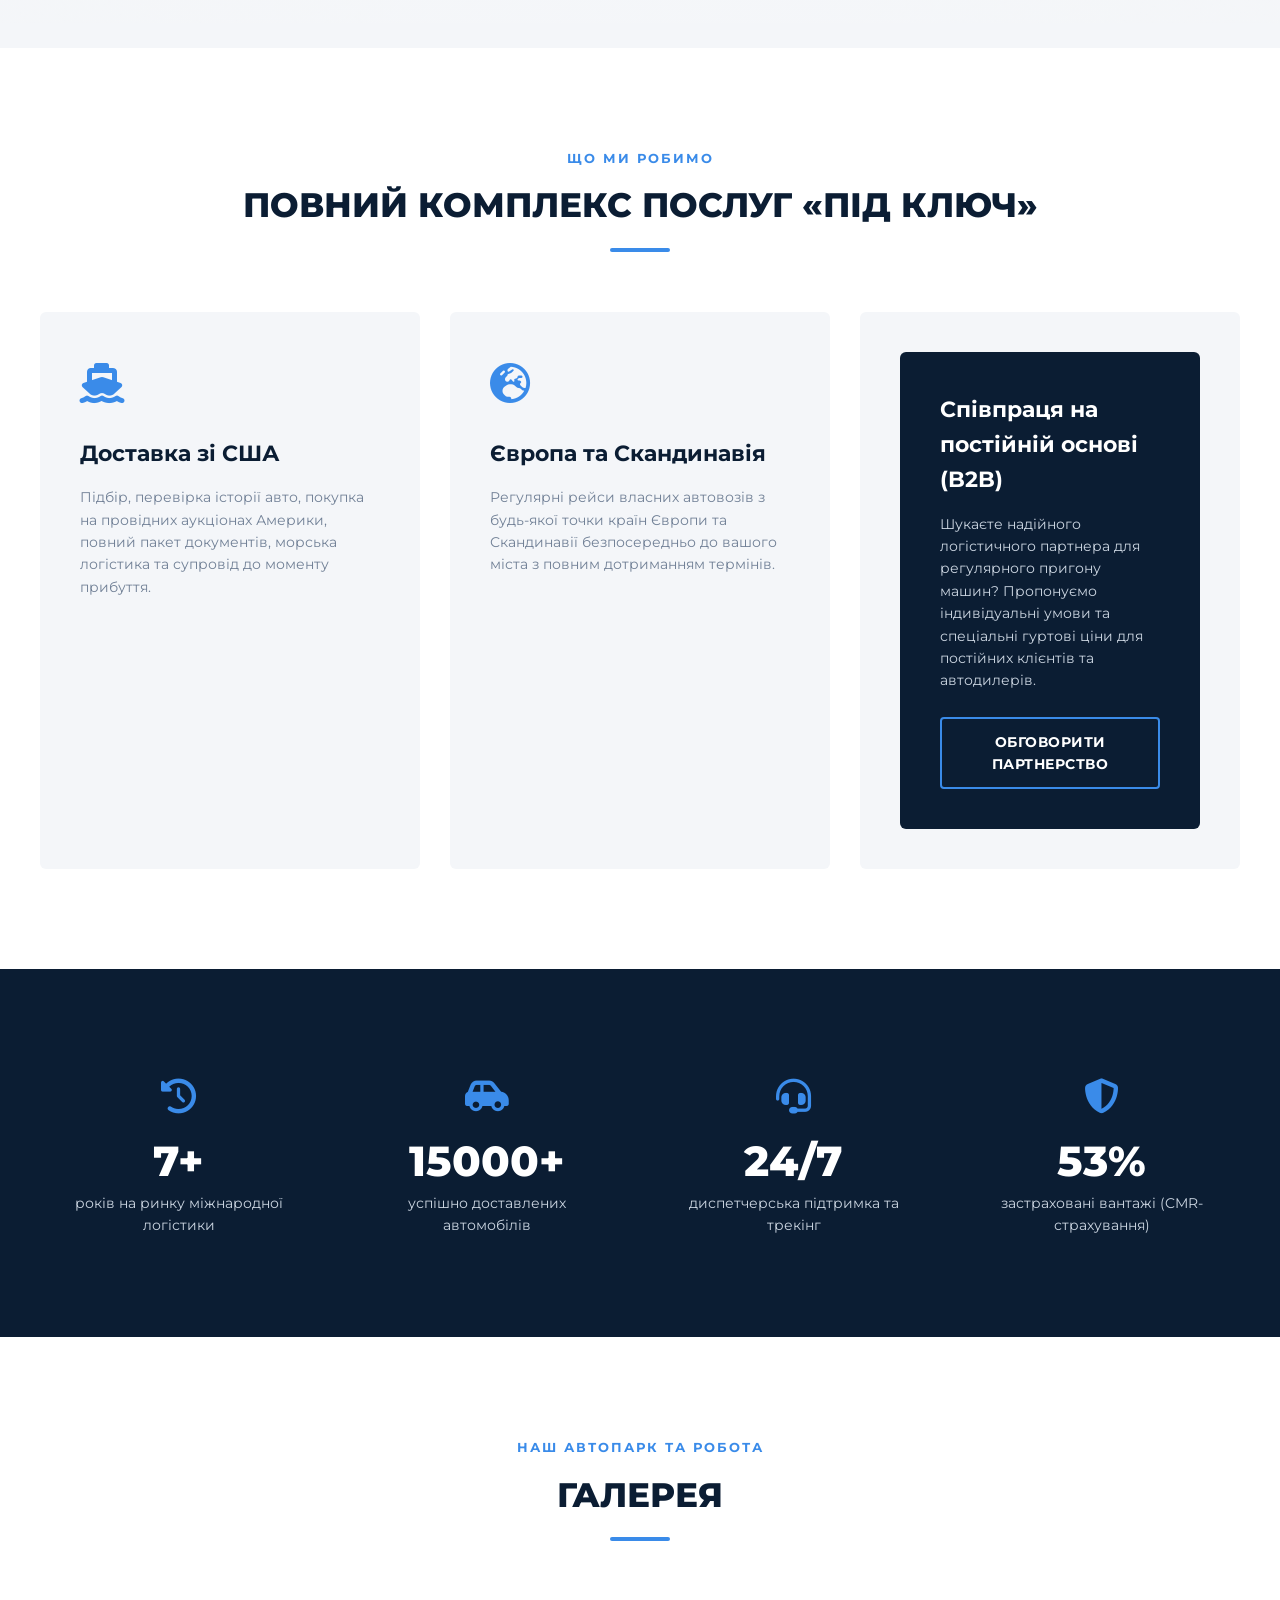
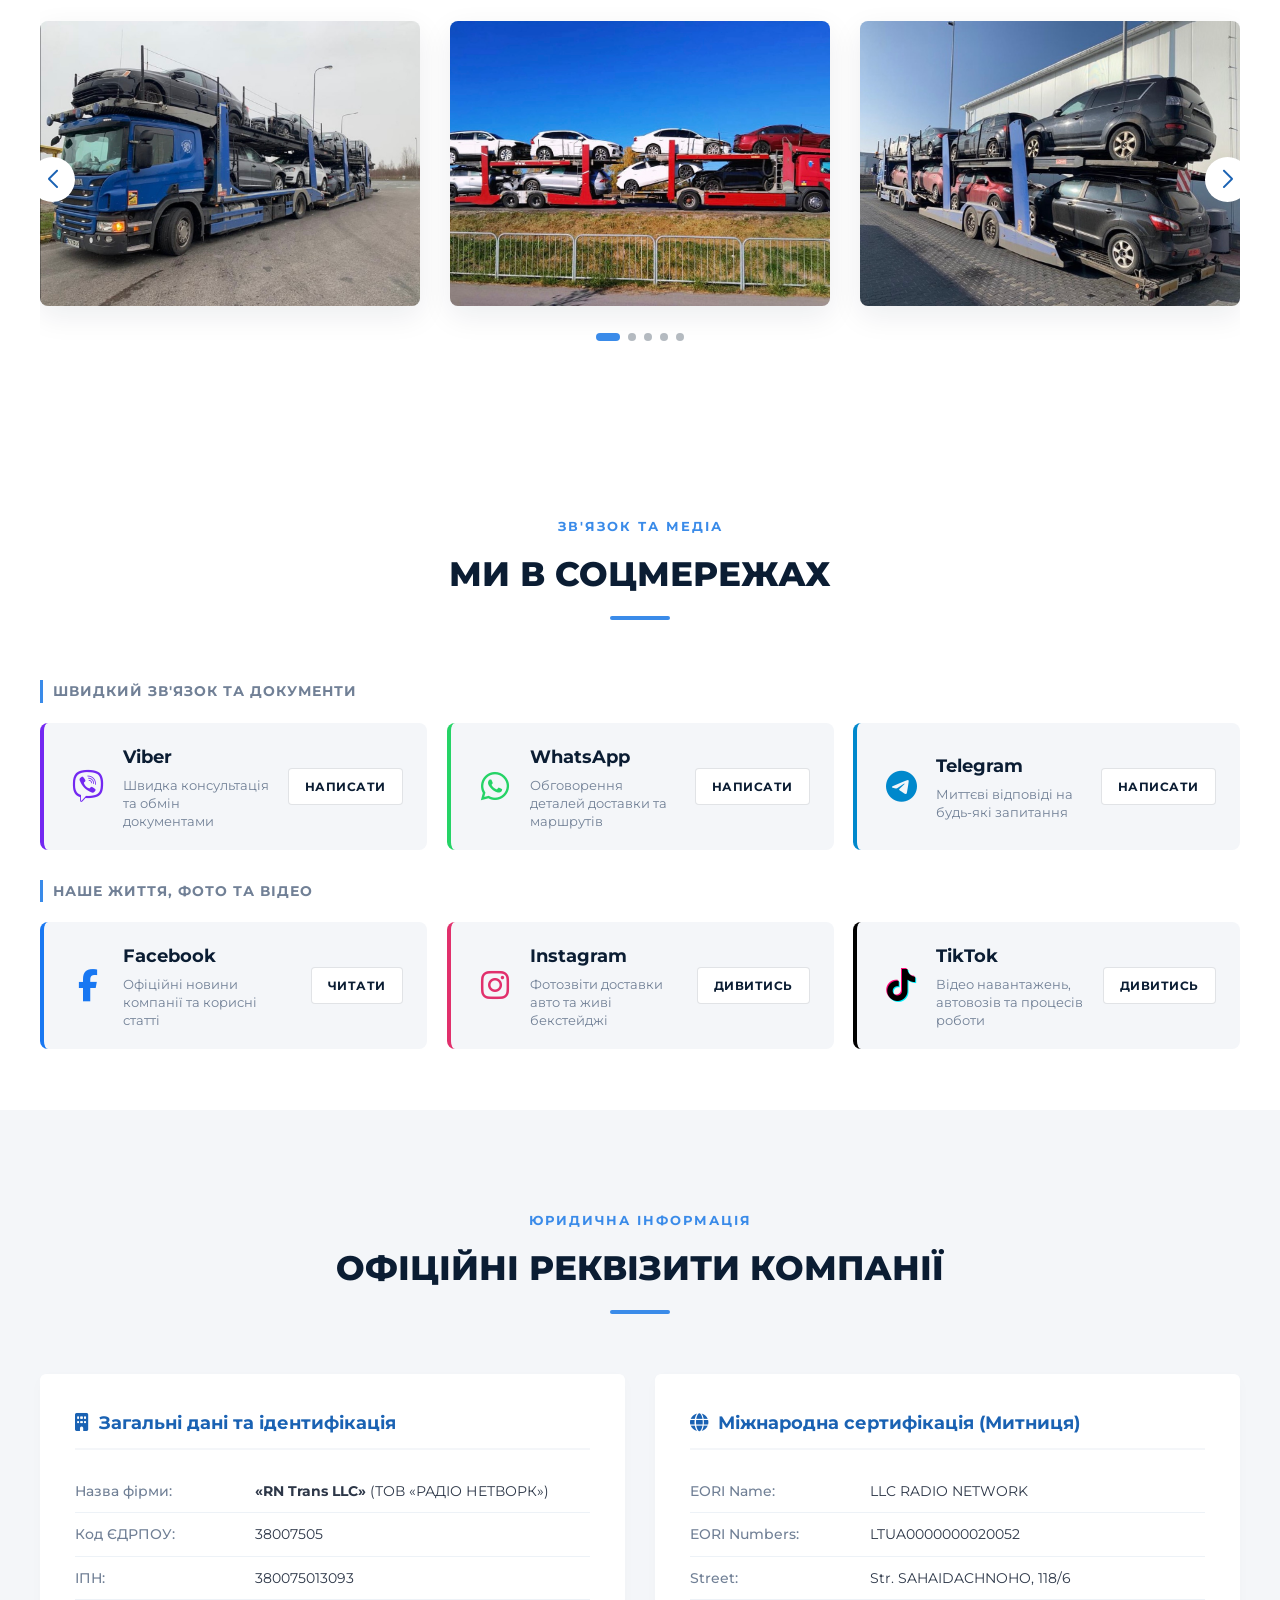
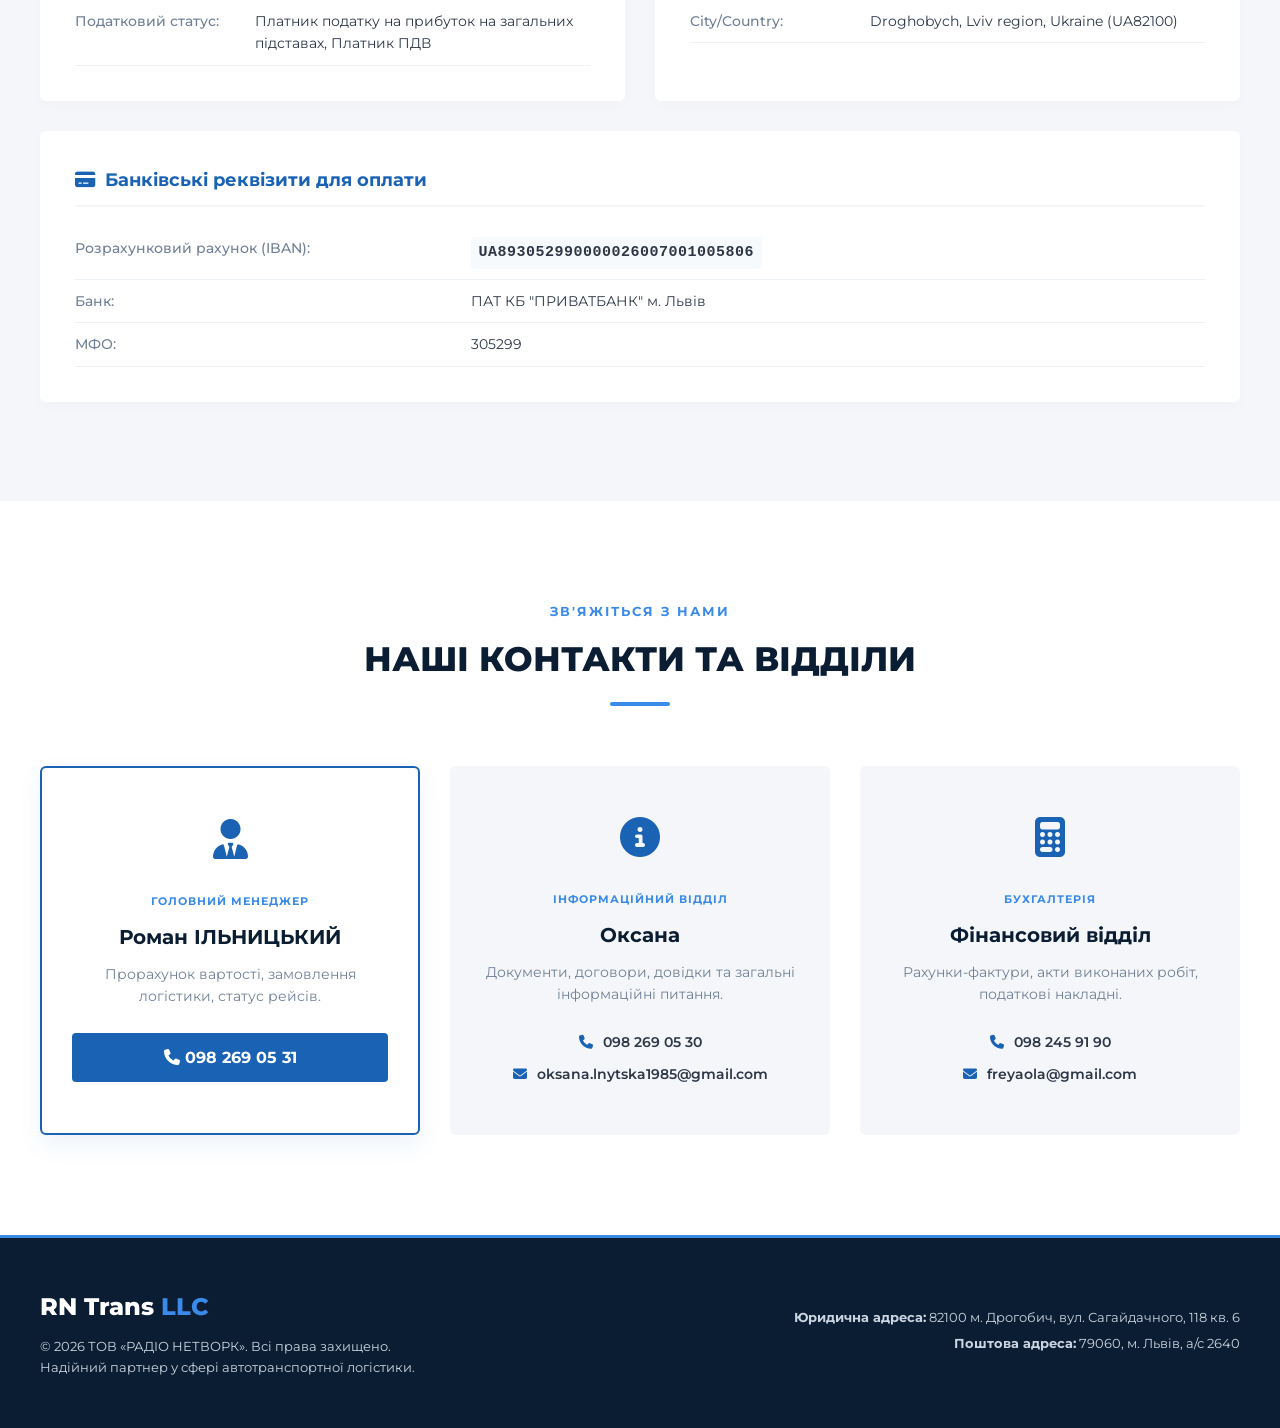
==== commit 5eea678c: "test git2" ====
--- a/index.html
+++ b/index.html
@@ -48,12 +48,12 @@
       </div>
       <nav class="main-nav">
         <ul class="nav-list">
-          <li><a href="#advantages" class="nav-link">Переваги.</a></li>
-          <li><a href="#services" class="nav-link">Послуги.</a></li>
-          <li><a href="#gallery" class="nav-link">Галерея.</a></li>
-          <li><a href="#social-networks" class="nav-link">Соцмережі.</a></li>
-          <li><a href="#requisites" class="nav-link">Реквізити.</a></li>
-          <li><a href="#contacts" class="nav-link">Контакти.</a></li>
+          <li><a href="#advantages" class="nav-link">Переваги</a></li>
+          <li><a href="#services" class="nav-link">Послуги</a></li>
+          <li><a href="#gallery" class="nav-link">Галерея</a></li>
+          <li><a href="#social-networks" class="nav-link">Соцмережі</a></li>
+          <li><a href="#requisites" class="nav-link">Реквізити</a></li>
+          <li><a href="#contacts" class="nav-link">Контакти</a></li>
         </ul>
       </nav>
       <div class="header-action">
